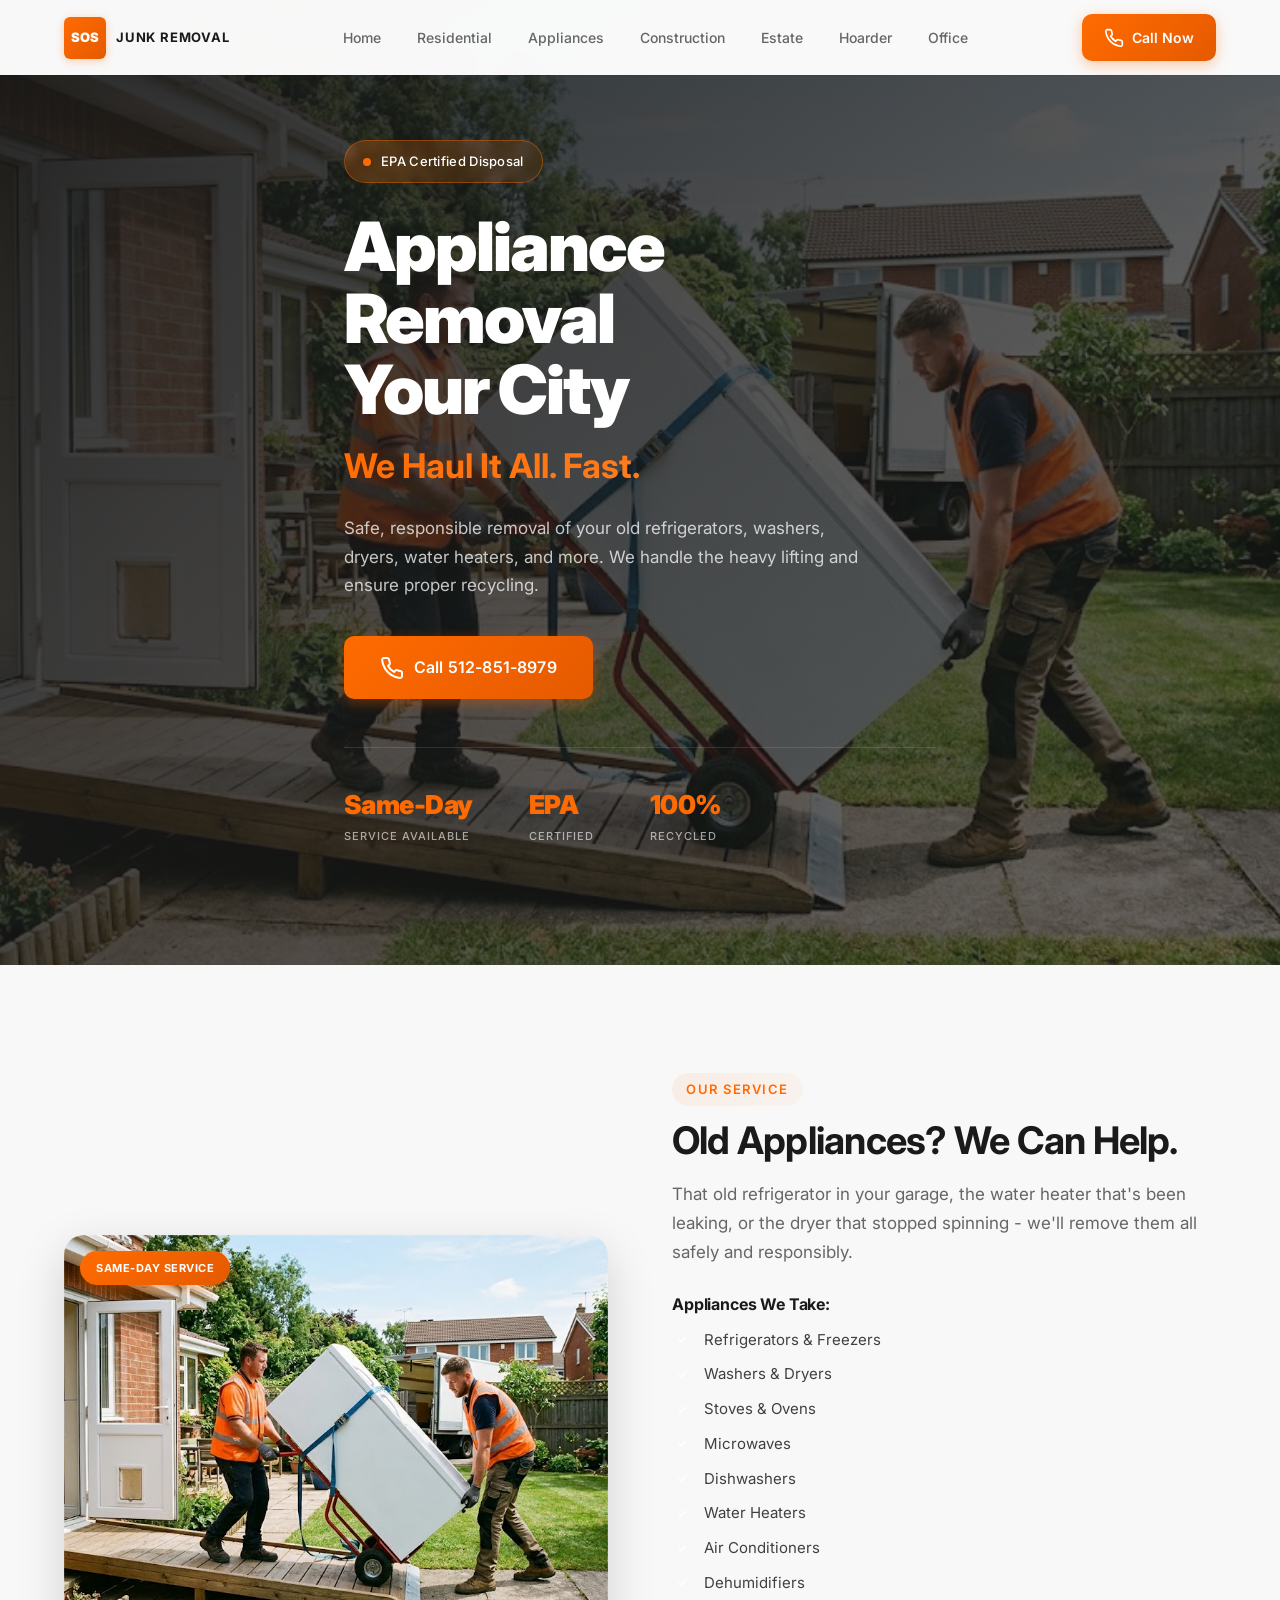
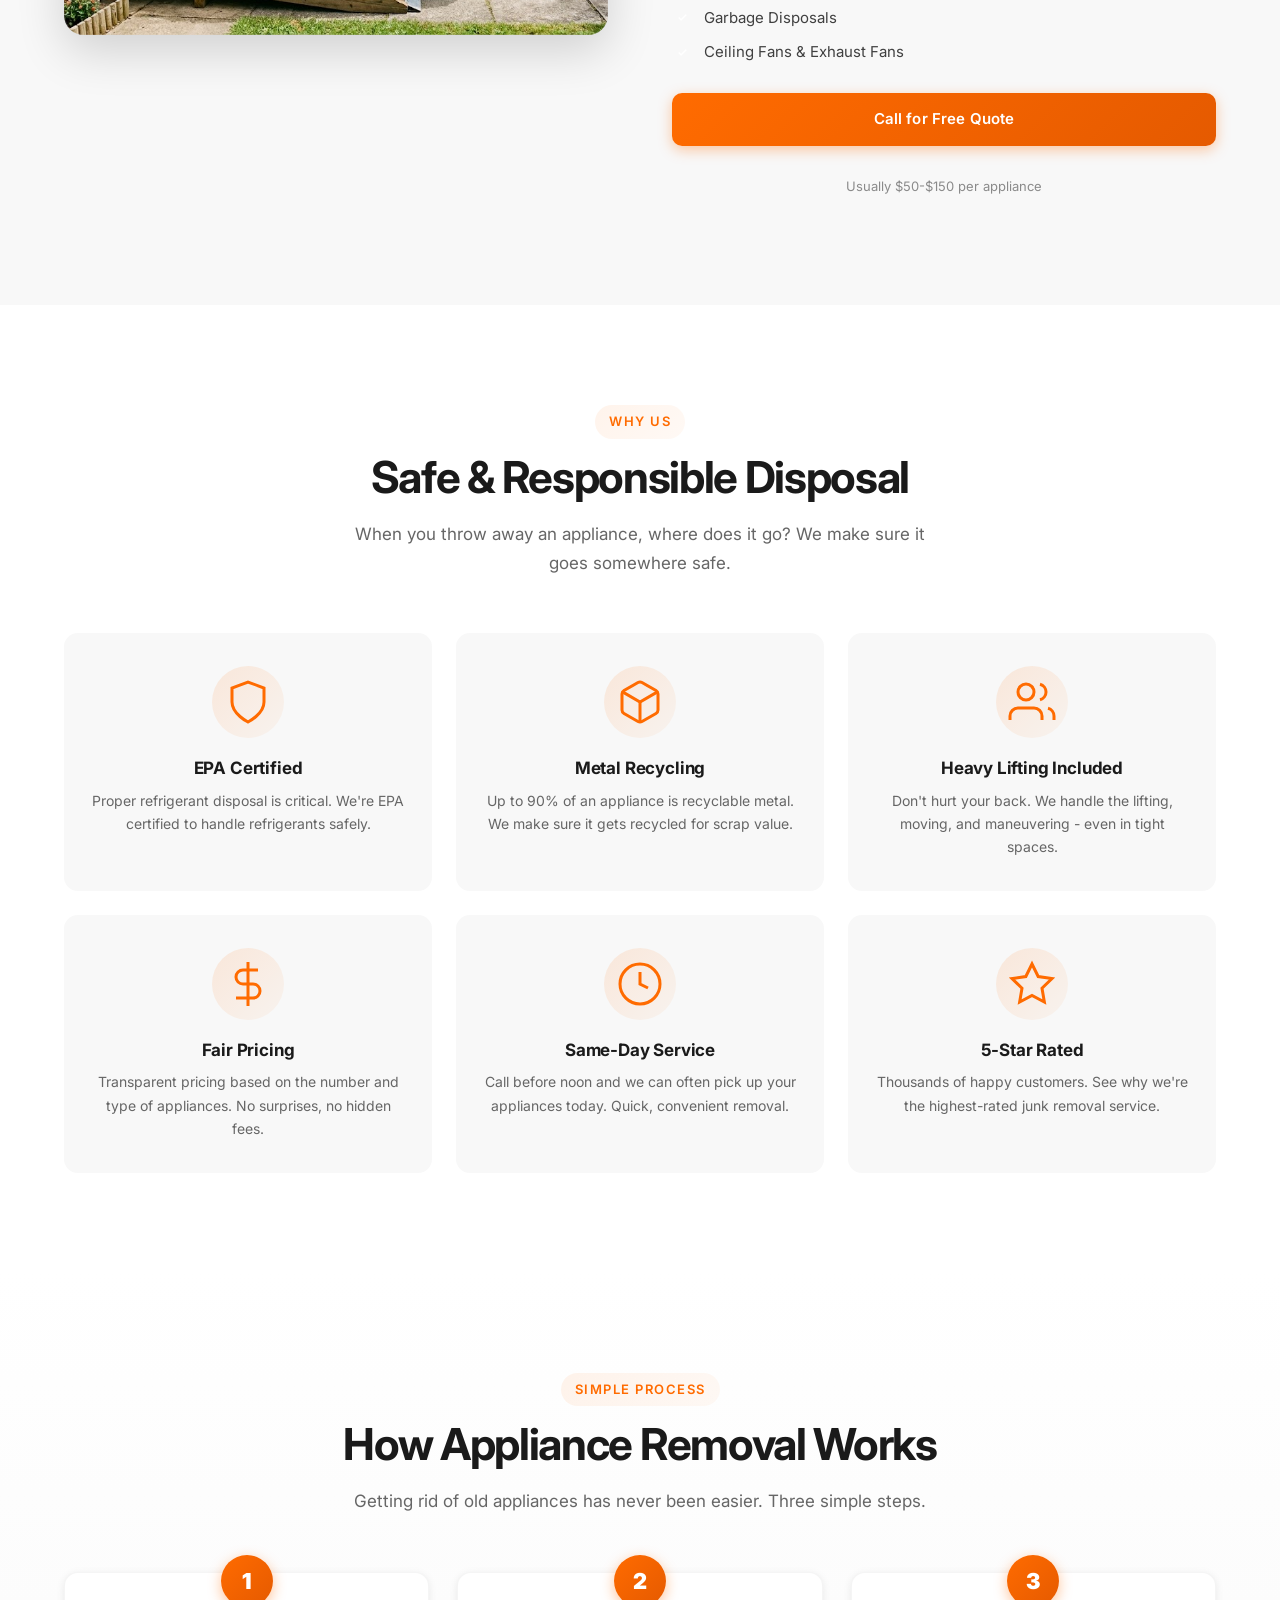
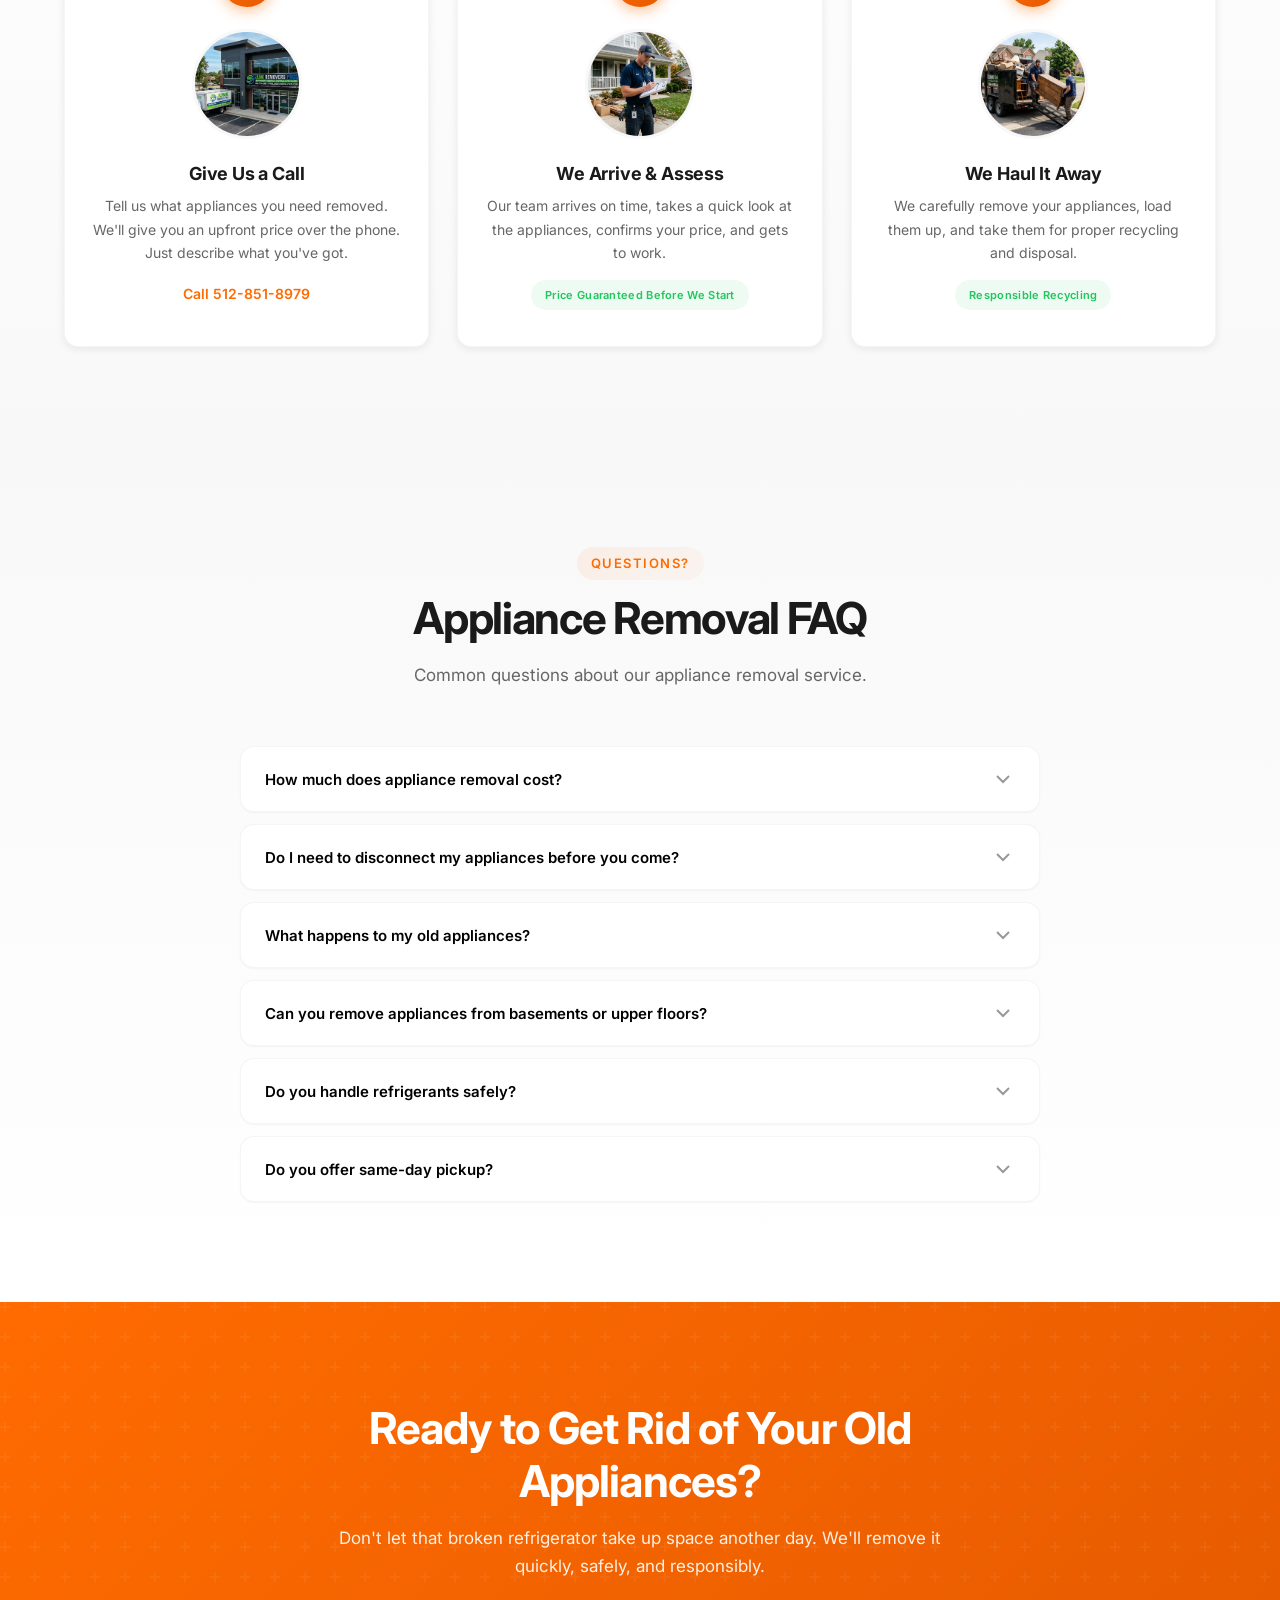
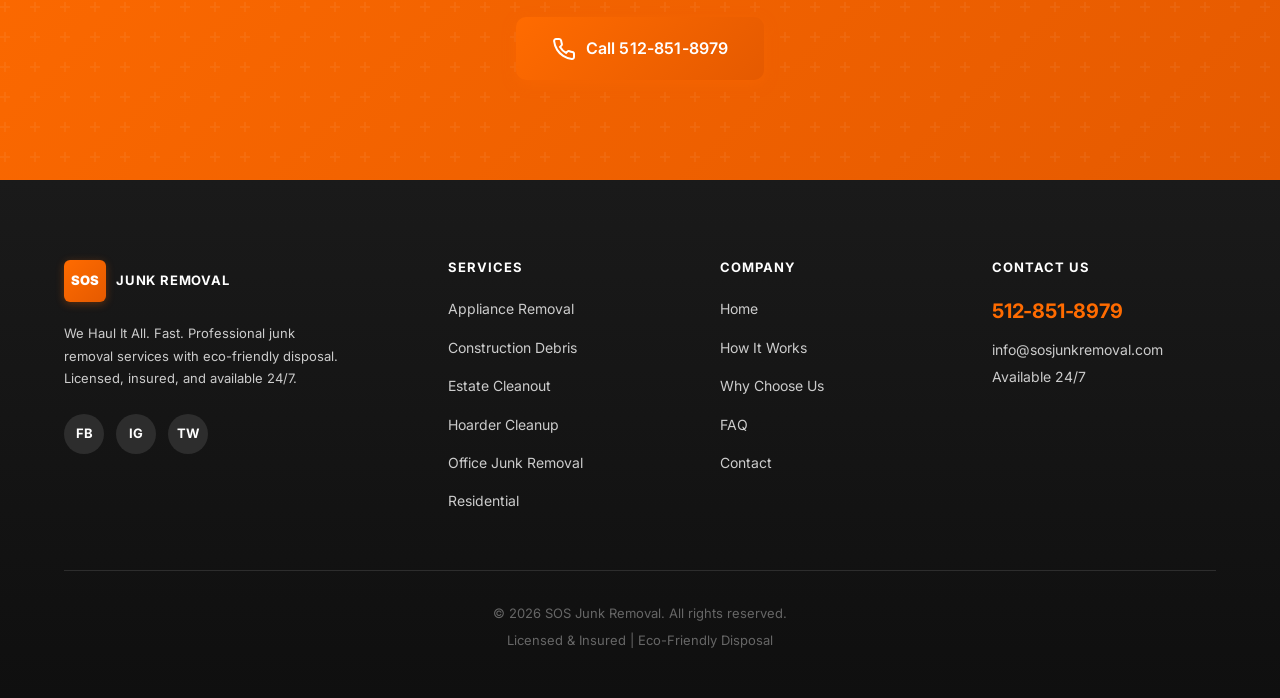
==== appliance-removal.html @ b93e8774 "Initial website import" ====
<!DOCTYPE html>
<html lang="en">
<head>
    <meta charset="UTF-8">
    <meta name="viewport" content="width=device-width, initial-scale=1.0">
    <meta name="description" content="Professional appliance removal service. We safely remove and recycle refrigerators, washers, dryers, water heaters, and more. EPA certified. Call 512-851-8979 for same-day service!">
    <meta name="keywords" content="appliance removal, refrigerator disposal, washer dryer removal, water heater removal, old appliance pickup">
    <meta name="robots" content="index, follow">
    <meta name="author" content="SOS Junk Removal">
    
    <meta property="og:title" content="Appliance Removal - SOS Junk Removal | We Haul It All. Fast.">
    <meta property="og:description" content="Safe, responsible appliance removal. EPA certified refrigerant disposal. Same-day service available.">
    <meta property="og:type" content="website">
    <meta property="og:url" content="https://sosjunkremoval.com/appliance-removal">
    
    <title>Appliance Removal Service | SOS Junk Removal - Free Pickup</title>
    
    <link rel="preconnect" href="https://fonts.googleapis.com">
    <link rel="preconnect" href="https://fonts.gstatic.com" crossorigin>
    <link href="https://fonts.googleapis.com/css2?family=Inter:wght@400;500;600;700;800;900&display=swap" rel="stylesheet">
    
    <link rel="stylesheet" href="css/styles.css">
    
    <script type="application/ld+json">
    {
        "@context": "https://schema.org",
        "@type": "LocalBusiness",
        "name": "SOS Junk Removal - Appliance Removal",
        "description": "Professional appliance removal and recycling service",
        "telephone": "+1-512-851-8979",
        "priceRange": "$$",
        "openingHours": "Mo-Su 00:00-23:59",
        "areaServed": "United States",
        "serviceType": "Appliance Removal"
    }
    </script>
</head>
<body>
    <header class="sticky-header" id="header">
        <div class="header-container">
            <a href="index.html" class="logo">
                <span class="logo-icon">SOS</span>
                <span class="logo-text">JUNK REMOVAL</span>
            </a>
            <nav class="main-nav" id="mainNav">
                <ul>
                    <li><a href="index.html">Home</a></li>
                    <li><a href="residential-junk-removal.html">Residential</a></li>
                    <li><a href="appliance-removal.html">Appliances</a></li>
                    <li><a href="construction-debris-removal.html">Construction</a></li>
                    <li><a href="estate-cleanout.html">Estate</a></li>
                    <li><a href="hoarder-cleanup.html">Hoarder</a></li>
                    <li><a href="office-junk-removal.html">Office</a></li>
                </ul>
            </nav>
            <a href="tel:+15128518979" class="header-cta">
                <svg width="20" height="20" viewBox="0 0 24 24" fill="none" stroke="currentColor" stroke-width="2">
                    <path d="M22 16.92v3a2 2 0 0 1-2.18 2 19.79 19.79 0 0 1-8.63-3.07 19.5 19.5 0 0 1-6-6 19.79 19.79 0 0 1-3.07-8.67A2 2 0 0 1 4.11 2h3a2 2 0 0 1 2 1.72 12.84 12.84 0 0 0 .7 2.81 2 2 0 0 1-.45 2.11L8.09 9.91a16 16 0 0 0 6 6l1.27-1.27a2 2 0 0 1 2.11-.45 12.84 12.84 0 0 0 2.81.7A2 2 0 0 1 22 16.92z"/>
                </svg>
                <span>Call Now</span>
            </a>
            <button class="mobile-menu-toggle" id="mobileMenuToggle" aria-label="Toggle menu">
                <span></span>
                <span></span>
                <span></span>
            </button>
        </div>
    </header>

    <div class="mobile-call-bar">
        <a href="tel:+15128518979" class="mobile-call-btn">
            <svg width="24" height="24" viewBox="0 0 24 24" fill="none" stroke="currentColor" stroke-width="2">
                <path d="M22 16.92v3a2 2 0 0 1-2.18 2 19.79 19.79 0 0 1-8.63-3.07 19.5 19.5 0 0 1-6-6 19.79 19.79 0 0 1-3.07-8.67A2 2 0 0 1 4.11 2h3a2 2 0 0 1 2 1.72 12.84 12.84 0 0 0 .7 2.81 2 2 0 0 1-.45 2.11L8.09 9.91a16 16 0 0 0 6 6l1.27-1.27a2 2 0 0 1 2.11-.45 12.84 12.84 0 0 0 2.81.7A2 2 0 0 1 22 16.92z"/>
            </svg>
            Call Now - Free Quote
        </a>
    </div>

    <main>
        <section class="hero service-hero" id="home">
            <div class="hero-bg">
                <img src="images/appliance-removal.jpg" alt="Old appliances ready for removal" loading="eager">
                <div class="hero-overlay"></div>
            </div>
            <div class="hero-content">
                <div class="hero-badge">
                    <span class="pulse"></span>
                    EPA Certified Disposal
                </div>
                <h1>Appliance Removal<br><span id="heroCity">Your City</span></h1>
                <p class="hero-subtitle">We Haul It All. Fast.</p>
                <p class="hero-text">Safe, responsible removal of your old refrigerators, washers, dryers, water heaters, and more. We handle the heavy lifting and ensure proper recycling.</p>
                <div class="hero-cta-group">
                    <a href="tel:+15128518979" class="btn btn-primary btn-large">
                        <svg width="24" height="24" viewBox="0 0 24 24" fill="none" stroke="currentColor" stroke-width="2">
                            <path d="M22 16.92v3a2 2 0 0 1-2.18 2 19.79 19.79 0 0 1-8.63-3.07 19.5 19.5 0 0 1-6-6 19.79 19.79 0 0 1-3.07-8.67A2 2 0 0 1 4.11 2h3a2 2 0 0 1 2 1.72 12.84 12.84 0 0 0 .7 2.81 2 2 0 0 1-.45 2.11L8.09 9.91a16 16 0 0 0 6 6l1.27-1.27a2 2 0 0 1 2.11-.45 12.84 12.84 0 0 0 2.81.7A2 2 0 0 1 22 16.92z"/>
                        </svg>
                        Call 512-851-8979
                    </a>
                </div>
                <div class="hero-trust">
                    <div class="trust-item">
                        <span class="trust-number">Same-Day</span>
                        <span class="trust-label">Service Available</span>
                    </div>
                    <div class="trust-item">
                        <span class="trust-number">EPA</span>
                        <span class="trust-label">Certified</span>
                    </div>
                    <div class="trust-item">
                        <span class="trust-number">100%</span>
                        <span class="trust-label">Recycled</span>
                    </div>
                </div>
            </div>
        </section>

        <section class="service-detail" id="details">
            <div class="container">
                <div class="service-detail-grid">
                    <div class="service-detail-image">
                        <img src="images/appliance-removal.jpg" alt="Refrigerator and appliances being disposed" loading="lazy">
                        <div class="image-badge">Same-Day Service</div>
                    </div>
                    <div class="service-detail-content">
                        <span class="section-tag">Our Service</span>
                        <h2>Old Appliances? We Can Help.</h2>
                        <p class="lead">That old refrigerator in your garage, the water heater that's been leaking, or the dryer that stopped spinning - we'll remove them all safely and responsibly.</p>
                        
                        <h4>Appliances We Take:</h4>
                        <ul class="check-list">
                            <li>Refrigerators & Freezers</li>
                            <li>Washers & Dryers</li>
                            <li>Stoves & Ovens</li>
                            <li>Microwaves</li>
                            <li>Dishwashers</li>
                            <li>Water Heaters</li>
                            <li>Air Conditioners</li>
                            <li>Dehumidifiers</li>
                            <li>Garbage Disposals</li>
                            <li>Ceiling Fans & Exhaust Fans</li>
                        </ul>
                        
                        <div class="service-cta">
                            <a href="tel:+15128518979" class="btn btn-primary">Call for Free Quote</a>
                            <span class="cta-note">Usually $50-$150 per appliance</span>
                        </div>
                    </div>
                </div>
            </div>
        </section>

        <section class="why-us alt-bg" id="why-us">
            <div class="container">
                <div class="section-header">
                    <span class="section-tag">Why Us</span>
                    <h2>Safe & Responsible Disposal</h2>
                    <p>When you throw away an appliance, where does it go? We make sure it goes somewhere safe.</p>
                </div>
                <div class="features-grid">
                    <div class="feature-card">
                        <div class="feature-icon">
                            <svg width="48" height="48" viewBox="0 0 24 24" fill="none" stroke="currentColor" stroke-width="1.5">
                                <path d="M12 22s8-4 8-10V5l-8-3-8 3v7c0 6 8 10 8 10z"/>
                            </svg>
                        </div>
                        <h3>EPA Certified</h3>
                        <p>Proper refrigerant disposal is critical. We're EPA certified to handle refrigerants safely.</p>
                    </div>
                    <div class="feature-card">
                        <div class="feature-icon">
                            <svg width="48" height="48" viewBox="0 0 24 24" fill="none" stroke="currentColor" stroke-width="1.5">
                                <path d="M21 16V8a2 2 0 0 0-1-1.73l-7-4a2 2 0 0 0-2 0l-7 4A2 2 0 0 0 3 8v8a2 2 0 0 0 1 1.73l7 4a2 2 0 0 0 2 0l7-4A2 2 0 0 0 21 16z"/>
                                <polyline points="3.27 6.96 12 12.01 20.73 6.96"/>
                                <line x1="12" y1="22.08" x2="12" y2="12"/>
                            </svg>
                        </div>
                        <h3>Metal Recycling</h3>
                        <p>Up to 90% of an appliance is recyclable metal. We make sure it gets recycled for scrap value.</p>
                    </div>
                    <div class="feature-card">
                        <div class="feature-icon">
                            <svg width="48" height="48" viewBox="0 0 24 24" fill="none" stroke="currentColor" stroke-width="1.5">
                                <path d="M17 21v-2a4 4 0 0 0-4-4H5a4 4 0 0 0-4 4v2"/>
                                <circle cx="9" cy="7" r="4"/>
                                <path d="M23 21v-2a4 4 0 0 0-3-3.87"/>
                                <path d="M16 3.13a4 4 0 0 1 0 7.75"/>
                            </svg>
                        </div>
                        <h3>Heavy Lifting Included</h3>
                        <p>Don't hurt your back. We handle the lifting, moving, and maneuvering - even in tight spaces.</p>
                    </div>
                    <div class="feature-card">
                        <div class="feature-icon">
                            <svg width="48" height="48" viewBox="0 0 24 24" fill="none" stroke="currentColor" stroke-width="1.5">
                                <line x1="12" y1="1" x2="12" y2="23"/>
                                <path d="M17 5H9.5a3.5 3.5 0 0 0 0 7h5a3.5 3.5 0 0 1 0 7H6"/>
                            </svg>
                        </div>
                        <h3>Fair Pricing</h3>
                        <p>Transparent pricing based on the number and type of appliances. No surprises, no hidden fees.</p>
                    </div>
                    <div class="feature-card">
                        <div class="feature-icon">
                            <svg width="48" height="48" viewBox="0 0 24 24" fill="none" stroke="currentColor" stroke-width="1.5">
                                <circle cx="12" cy="12" r="10"/>
                                <polyline points="12 6 12 12 16 14"/>
                            </svg>
                        </div>
                        <h3>Same-Day Service</h3>
                        <p>Call before noon and we can often pick up your appliances today. Quick, convenient removal.</p>
                    </div>
                    <div class="feature-card">
                        <div class="feature-icon">
                            <svg width="48" height="48" viewBox="0 0 24 24" fill="none" stroke="currentColor" stroke-width="1.5">
                                <polygon points="12 2 15.09 8.26 22 9.27 17 14.14 18.18 21.02 12 17.77 5.82 21.02 7 14.14 2 9.27 8.91 8.26 12 2"/>
                            </svg>
                        </div>
                        <h3>5-Star Rated</h3>
                        <p>Thousands of happy customers. See why we're the highest-rated junk removal service.</p>
                    </div>
                </div>
            </div>
        </section>

        <section class="how-it-works" id="how-it-works">
            <div class="container">
                <div class="section-header">
                    <span class="section-tag">Simple Process</span>
                    <h2>How Appliance Removal Works</h2>
                    <p>Getting rid of old appliances has never been easier. Three simple steps.</p>
                </div>
                <div class="steps-grid">
                    <div class="step-card">
                        <div class="step-number">1</div>
                        <div class="step-icon">
                            <img src="images/step1-book-pickup.jpg" alt="Call us" loading="lazy">
                        </div>
                        <h3>Give Us a Call</h3>
                        <p>Tell us what appliances you need removed. We'll give you an upfront price over the phone. Just describe what you've got.</p>
                        <a href="tel:+15128518979" class="step-cta">Call 512-851-8979</a>
                    </div>
                    <div class="step-card">
                        <div class="step-number">2</div>
                        <div class="step-icon">
                            <img src="images/step2-get-quote.jpg" alt="We arrive" loading="lazy">
                        </div>
                        <h3>We Arrive & Assess</h3>
                        <p>Our team arrives on time, takes a quick look at the appliances, confirms your price, and gets to work.</p>
                        <span class="step-guarantee">Price Guaranteed Before We Start</span>
                    </div>
                    <div class="step-card">
                        <div class="step-number">3</div>
                        <div class="step-icon">
                            <img src="images/step3-haul-away.jpg" alt="We haul away" loading="lazy">
                        </div>
                        <h3>We Haul It Away</h3>
                        <p>We carefully remove your appliances, load them up, and take them for proper recycling and disposal.</p>
                        <span class="step-guarantee">Responsible Recycling</span>
                    </div>
                </div>
            </div>
        </section>

        <section class="faq" id="faq">
            <div class="container">
                <div class="section-header">
                    <span class="section-tag">Questions?</span>
                    <h2>Appliance Removal FAQ</h2>
                    <p>Common questions about our appliance removal service.</p>
                </div>
                <div class="faq-list">
                    <div class="faq-item">
                        <button class="faq-question">
                            <span>How much does appliance removal cost?</span>
                            <svg width="24" height="24" viewBox="0 0 24 24" fill="none" stroke="currentColor" stroke-width="2">
                                <polyline points="6 9 12 15 18 9"/>
                            </svg>
                        </button>
                        <div class="faq-answer">
                            <p>Most single appliances cost between $50-$150. Price depends on the type and size of appliance. Refrigerators and water heaters are typically on the higher end due to the refrigerant handling required. Give us a call - we'll give you an exact price upfront.</p>
                        </div>
                    </div>
                    <div class="faq-item">
                        <button class="faq-question">
                            <span>Do I need to disconnect my appliances before you come?</span>
                            <svg width="24" height="24" viewBox="0 0 24 24" fill="none" stroke="currentColor" stroke-width="2">
                                <polyline points="6 9 12 15 18 9"/>
                            </svg>
                        </button>
                        <div class="faq-answer">
                            <p>For most appliances, no. We can handle the disconnection for you. However, if an appliance is hardwired or plumbed in a way that requires special care, we may ask you to have a technician prepare it. We'll let you know when you call.</p>
                        </div>
                    </div>
                    <div class="faq-item">
                        <button class="faq-question">
                            <span>What happens to my old appliances?</span>
                            <svg width="24" height="24" viewBox="0 0 24 24" fill="none" stroke="currentColor" stroke-width="2">
                                <polyline points="6 9 12 15 18 9"/>
                            </svg>
                        </button>
                        <div class="faq-answer">
                            <p>Up to 90% of appliance materials can be recycled! We take them to licensed recycling facilities where metals, plastics, and refrigerants are all properly processed. We never dump appliances in landfills.</p>
                        </div>
                    </div>
                    <div class="faq-item">
                        <button class="faq-question">
                            <span>Can you remove appliances from basements or upper floors?</span>
                            <svg width="24" height="24" viewBox="0 0 24 24" fill="none" stroke="currentColor" stroke-width="2">
                                <polyline points="6 9 12 15 18 9"/>
                            </svg>
                        </button>
                        <div class="faq-answer">
                            <p>Yes! Our team is trained to safely navigate stairs, tight hallways, and difficult spaces. If we can physically get the appliance out, we can remove it. Just let us know about challenging access when you book.</p>
                        </div>
                    </div>
                    <div class="faq-item">
                        <button class="faq-question">
                            <span>Do you handle refrigerants safely?</span>
                            <svg width="24" height="24" viewBox="0 0 24 24" fill="none" stroke="currentColor" stroke-width="2">
                                <polyline points="6 9 12 15 18 9"/>
                            </svg>
                        </button>
                        <div class="faq-answer">
                            <p>Absolutely. We're EPA certified for refrigerant recovery. We follow all federal regulations for handling refrigerants from refrigerators, air conditioners, and other appliances. Proper disposal isn't just eco-friendly - it's the law.</p>
                        </div>
                    </div>
                    <div class="faq-item">
                        <button class="faq-question">
                            <span>Do you offer same-day pickup?</span>
                            <svg width="24" height="24" viewBox="0 0 24 24" fill="none" stroke="currentColor" stroke-width="2">
                                <polyline points="6 9 12 15 18 9"/>
                            </svg>
                        </button>
                        <div class="faq-answer">
                            <p>Yes! Same-day service is often available. Call us before noon and we'll do our best to pick up your appliances today. We also offer next-day scheduling if same-day doesn't work for you.</p>
                        </div>
                    </div>
                </div>
            </div>
        </section>

        <section class="cta-section">
            <div class="container">
                <div class="cta-content">
                    <h2>Ready to Get Rid of Your Old Appliances?</h2>
                    <p>Don't let that broken refrigerator take up space another day. We'll remove it quickly, safely, and responsibly.</p>
                    <div class="cta-buttons">
                        <a href="tel:+15128518979" class="btn btn-primary btn-large">
                            <svg width="24" height="24" viewBox="0 0 24 24" fill="none" stroke="currentColor" stroke-width="2">
                                <path d="M22 16.92v3a2 2 0 0 1-2.18 2 19.79 19.79 0 0 1-8.63-3.07 19.5 19.5 0 0 1-6-6 19.79 19.79 0 0 1-3.07-8.67A2 2 0 0 1 4.11 2h3a2 2 0 0 1 2 1.72 12.84 12.84 0 0 0 .7 2.81 2 2 0 0 1-.45 2.11L8.09 9.91a16 16 0 0 0 6 6l1.27-1.27a2 2 0 0 1 2.11-.45 12.84 12.84 0 0 0 2.81.7A2 2 0 0 1 22 16.92z"/>
                            </svg>
                            Call 512-851-8979
                        </a>
                    </div>
                </div>
            </div>
        </section>
    </main>

    <footer class="footer">
        <div class="container">
            <div class="footer-grid">
                <div class="footer-brand">
                    <a href="index.html" class="footer-logo">
                        <span class="logo-icon">SOS</span>
                        <span class="logo-text">JUNK REMOVAL</span>
                    </a>
                    <p>We Haul It All. Fast. Professional junk removal services with eco-friendly disposal. Licensed, insured, and available 24/7.</p>
                    <div class="footer-social">
                        <a href="#" aria-label="Facebook">FB</a>
                        <a href="#" aria-label="Instagram">IG</a>
                        <a href="#" aria-label="Twitter">TW</a>
                    </div>
                </div>
                <div class="footer-links">
                    <h4>Services</h4>
                    <ul>
                        <li><a href="appliance-removal.html">Appliance Removal</a></li>
                        <li><a href="construction-debris-removal.html">Construction Debris</a></li>
                        <li><a href="estate-cleanout.html">Estate Cleanout</a></li>
                        <li><a href="hoarder-cleanup.html">Hoarder Cleanup</a></li>
                        <li><a href="office-junk-removal.html">Office Junk Removal</a></li>
                        <li><a href="residential-junk-removal.html">Residential</a></li>
                    </ul>
                </div>
                <div class="footer-links">
                    <h4>Company</h4>
                    <ul>
                        <li><a href="index.html">Home</a></li>
                        <li><a href="index.html#how-it-works">How It Works</a></li>
                        <li><a href="index.html#why-us">Why Choose Us</a></li>
                        <li><a href="index.html#faq">FAQ</a></li>
                        <li><a href="index.html#contact">Contact</a></li>
                    </ul>
                </div>
                <div class="footer-contact">
                    <h4>Contact Us</h4>
                    <a href="tel:+15128518979" class="footer-phone">512-851-8979</a>
                    <p>info@sosjunkremoval.com</p>
                    <p>Available 24/7</p>
                </div>
            </div>
            <div class="footer-bottom">
                <p>&copy; 2026 SOS Junk Removal. All rights reserved.</p>
                <p>Licensed & Insured | Eco-Friendly Disposal</p>
            </div>
        </div>
    </footer>

    <script src="js/main.js"></script>
</body>
</html>
---- css/styles.css ----
:root {
    --orange: #FF6B00;
    --orange-dark: #E55A00;
    --orange-light: #FF8C3A;
    --black: #1A1A1A;
    --black-light: #2D2D2D;
    --gray-dark: #404040;
    --gray: #666666;
    --gray-light: #999999;
    --gray-lighter: #CCCCCC;
    --gray-lightest: #F8F8F8;
    --white: #FFFFFF;
    --success: #22C55E;
    --error: #EF4444;
    
    --font-family: 'Inter', -apple-system, BlinkMacSystemFont, 'Segoe UI', Roboto, sans-serif;
    --font-weight-normal: 400;
    --font-weight-medium: 500;
    --font-weight-semibold: 600;
    --font-weight-bold: 700;
    --font-weight-extrabold: 800;
    --font-weight-black: 900;
    
    --transition-fast: 150ms ease;
    --transition-normal: 250ms ease;
    --transition-slow: 400ms ease;
    
    --shadow-sm: 0 1px 2px rgba(0,0,0,0.04);
    --shadow: 0 2px 8px rgba(0,0,0,0.08);
    --shadow-md: 0 4px 16px rgba(0,0,0,0.1);
    --shadow-lg: 0 8px 24px rgba(0,0,0,0.12);
    --shadow-xl: 0 16px 48px rgba(0,0,0,0.16);
    
    --radius-sm: 6px;
    --radius: 10px;
    --radius-lg: 14px;
    --radius-xl: 20px;
    --radius-full: 9999px;
}

*, *::before, *::after {
    box-sizing: border-box;
    margin: 0;
    padding: 0;
}

html {
    scroll-behavior: smooth;
    -webkit-text-size-adjust: 100%;
}

body {
    font-family: var(--font-family);
    font-size: 16px;
    line-height: 1.65;
    color: var(--black);
    background-color: var(--white);
    -webkit-font-smoothing: antialiased;
    -moz-osx-font-smoothing: grayscale;
    overflow-x: hidden;
}

img {
    max-width: 100%;
    height: auto;
    display: block;
}

a {
    color: inherit;
    text-decoration: none;
}

button {
    font-family: inherit;
    cursor: pointer;
    border: none;
    background: none;
}

ul {
    list-style: none;
}

.container {
    width: 100%;
    max-width: 1200px;
    margin: 0 auto;
    padding: 0 24px;
}

h1, h2, h3, h4, h5, h6 {
    font-weight: var(--font-weight-bold);
    line-height: 1.2;
    letter-spacing: -0.02em;
}

.section-header {
    text-align: center;
    margin-bottom: 56px;
}

.section-tag {
    display: inline-block;
    font-size: 13px;
    font-weight: var(--font-weight-semibold);
    color: var(--orange);
    text-transform: uppercase;
    letter-spacing: 1.5px;
    margin-bottom: 12px;
    padding: 6px 14px;
    background: linear-gradient(135deg, rgba(255,107,0,0.08) 0%, rgba(255,107,0,0.04) 100%);
    border-radius: var(--radius-full);
}

.section-header h2 {
    font-size: clamp(30px, 5vw, 44px);
    margin-bottom: 16px;
    letter-spacing: -0.03em;
}

.section-header p {
    font-size: 17px;
    color: var(--gray);
    max-width: 600px;
    margin: 0 auto;
    line-height: 1.7;
}

.btn {
    display: inline-flex;
    align-items: center;
    justify-content: center;
    gap: 10px;
    padding: 14px 28px;
    font-size: 15px;
    font-weight: var(--font-weight-semibold);
    border-radius: var(--radius);
    transition: all var(--transition-normal);
    white-space: nowrap;
    letter-spacing: 0.01em;
}

.btn-primary {
    background: linear-gradient(135deg, var(--orange) 0%, var(--orange-dark) 100%);
    color: var(--white);
    box-shadow: 0 4px 14px rgba(255,107,0,0.35);
}

.btn-primary:hover {
    transform: translateY(-2px);
    box-shadow: 0 6px 20px rgba(255,107,0,0.45);
}

.btn-secondary {
    background-color: var(--black);
    color: var(--white);
}

.btn-secondary:hover {
    background-color: var(--black-light);
    transform: translateY(-2px);
}

.btn-large {
    padding: 18px 36px;
    font-size: 16px;
}

.btn-full {
    width: 100%;
}

.sticky-header {
    position: fixed;
    top: 0;
    left: 0;
    right: 0;
    z-index: 1000;
    background-color: rgba(255,255,255,0.97);
    backdrop-filter: blur(10px);
    -webkit-backdrop-filter: blur(10px);
    box-shadow: 0 1px 0 rgba(0,0,0,0.05), var(--shadow-sm);
    transition: all var(--transition-normal);
}

.sticky-header.scrolled {
    box-shadow: 0 1px 0 rgba(0,0,0,0.05), var(--shadow);
}

.sticky-header.hidden {
    transform: translateY(-100%);
}

.header-container {
    display: flex;
    align-items: center;
    justify-content: space-between;
    padding: 14px 24px;
    max-width: 1200px;
    margin: 0 auto;
}

.logo {
    display: flex;
    align-items: center;
    gap: 10px;
}

.logo-icon {
    display: flex;
    align-items: center;
    justify-content: center;
    width: 42px;
    height: 42px;
    background: linear-gradient(135deg, var(--orange) 0%, var(--orange-dark) 100%);
    color: var(--white);
    font-size: 13px;
    font-weight: var(--font-weight-black);
    border-radius: var(--radius-sm);
    box-shadow: 0 2px 8px rgba(255,107,0,0.3);
}

.logo-text {
    font-size: 13px;
    font-weight: var(--font-weight-bold);
    letter-spacing: 0.8px;
}

.main-nav {
    display: none;
}

.main-nav ul {
    display: flex;
    gap: 36px;
}

.main-nav a {
    font-size: 14px;
    font-weight: var(--font-weight-medium);
    color: var(--gray);
    transition: color var(--transition-fast);
    position: relative;
}

.main-nav a::after {
    content: '';
    position: absolute;
    bottom: -4px;
    left: 0;
    width: 0;
    height: 2px;
    background: var(--orange);
    transition: width var(--transition-fast);
}

.main-nav a:hover {
    color: var(--orange);
}

.main-nav a:hover::after {
    width: 100%;
}

.header-cta {
    display: flex;
    align-items: center;
    gap: 8px;
    padding: 12px 22px;
    background: linear-gradient(135deg, var(--orange) 0%, var(--orange-dark) 100%);
    color: var(--white);
    font-size: 14px;
    font-weight: var(--font-weight-semibold);
    border-radius: var(--radius);
    box-shadow: 0 4px 14px rgba(255,107,0,0.35);
    transition: all var(--transition-fast);
}

.header-cta:hover {
    transform: translateY(-2px);
    box-shadow: 0 6px 20px rgba(255,107,0,0.45);
}

.mobile-menu-toggle {
    display: flex;
    flex-direction: column;
    justify-content: center;
    gap: 5px;
    width: 42px;
    height: 42px;
    padding: 10px;
}

.mobile-menu-toggle span {
    display: block;
    width: 22px;
    height: 2px;
    background-color: var(--black);
    border-radius: 2px;
    transition: all var(--transition-fast);
}

.mobile-menu-toggle.active span:nth-child(1) {
    transform: rotate(45deg) translate(5px, 5px);
}

.mobile-menu-toggle.active span:nth-child(2) {
    opacity: 0;
}

.mobile-menu-toggle.active span:nth-child(3) {
    transform: rotate(-45deg) translate(5px, -5px);
}

.mobile-call-bar {
    position: fixed;
    bottom: 0;
    left: 0;
    right: 0;
    z-index: 999;
    background: linear-gradient(135deg, var(--orange) 0%, var(--orange-dark) 100%);
    padding: 14px 20px;
    box-shadow: 0 -4px 24px rgba(255,107,0,0.3);
}

.mobile-call-btn {
    display: flex;
    align-items: center;
    justify-content: center;
    gap: 12px;
    width: 100%;
    padding: 16px;
    background-color: var(--white);
    color: var(--orange);
    font-size: 17px;
    font-weight: var(--font-weight-bold);
    border-radius: var(--radius);
    box-shadow: var(--shadow);
}

.hero {
    position: relative;
    min-height: 100vh;
    display: flex;
    align-items: center;
    padding: 120px 0 100px;
}

.hero-bg {
    position: absolute;
    inset: 0;
    z-index: -1;
}

.hero-bg img {
    width: 100%;
    height: 100%;
    object-fit: cover;
}

.hero-overlay {
    position: absolute;
    inset: 0;
    background: linear-gradient(135deg, rgba(26,26,26,0.92) 0%, rgba(26,26,26,0.75) 50%, rgba(26,26,26,0.6) 100%);
}

.hero-content {
    width: 100%;
    max-width: 1200px;
    margin: 0 auto;
    padding: 0 24px;
    color: var(--white);
}

.hero-badge {
    display: inline-flex;
    align-items: center;
    gap: 10px;
    padding: 10px 18px;
    background: linear-gradient(135deg, rgba(255,107,0,0.25) 0%, rgba(255,107,0,0.1) 100%);
    border: 1px solid rgba(255,107,0,0.4);
    backdrop-filter: blur(4px);
    border-radius: var(--radius-full);
    font-size: 13px;
    font-weight: var(--font-weight-medium);
    margin-bottom: 28px;
    letter-spacing: 0.3px;
}

.pulse {
    width: 8px;
    height: 8px;
    background-color: var(--orange);
    border-radius: 50%;
    animation: pulse 2s infinite;
    box-shadow: 0 0 0 0 rgba(255,107,0,0.4);
}

@keyframes pulse {
    0%, 100% { 
        opacity: 1; 
        transform: scale(1); 
        box-shadow: 0 0 0 0 rgba(255,107,0,0.4);
    }
    50% { 
        opacity: 0.8; 
        transform: scale(1.1);
        box-shadow: 0 0 0 8px rgba(255,107,0,0);
    }
}

.hero h1 {
    font-size: clamp(38px, 8vw, 68px);
    font-weight: var(--font-weight-black);
    line-height: 1.05;
    letter-spacing: -0.03em;
    margin-bottom: 12px;
}

.hero-subtitle {
    font-size: clamp(22px, 4vw, 34px);
    font-weight: var(--font-weight-bold);
    background: linear-gradient(135deg, var(--orange) 0%, var(--orange-light) 100%);
    -webkit-background-clip: text;
    -webkit-text-fill-color: transparent;
    background-clip: text;
    margin-bottom: 20px;
}

.hero-text {
    font-size: 17px;
    color: rgba(255,255,255,0.75);
    max-width: 520px;
    margin-bottom: 36px;
    line-height: 1.7;
}

.hero-cta-group {
    display: flex;
    flex-direction: column;
    gap: 16px;
    margin-bottom: 48px;
}

.hero-cta-group .btn {
    width: 100%;
}

.hero-trust {
    display: flex;
    gap: 40px;
    padding-top: 36px;
    border-top: 1px solid rgba(255,255,255,0.12);
}

.trust-item {
    display: flex;
    flex-direction: column;
}

.trust-number {
    font-size: 26px;
    font-weight: var(--font-weight-black);
    color: var(--orange);
    letter-spacing: -0.02em;
}

.trust-label {
    font-size: 11px;
    color: rgba(255,255,255,0.6);
    text-transform: uppercase;
    letter-spacing: 1px;
    font-weight: var(--font-weight-medium);
}

.hero-scroll-indicator {
    position: absolute;
    bottom: 120px;
    left: 50%;
    transform: translateX(-50%);
    display: flex;
    flex-direction: column;
    align-items: center;
    gap: 8px;
    color: var(--white);
    font-size: 11px;
    opacity: 0.5;
    animation: bounce 2s infinite;
    text-transform: uppercase;
    letter-spacing: 1px;
}

@keyframes bounce {
    0%, 100% { transform: translateX(-50%) translateY(0); }
    50% { transform: translateX(-50%) translateY(8px); }
}

.services {
    padding: 100px 0;
    background-color: var(--white);
}

.services-grid {
    display: grid;
    gap: 28px;
}

.service-card {
    background-color: var(--white);
    border-radius: var(--radius-lg);
    overflow: hidden;
    box-shadow: var(--shadow);
    border: 1px solid rgba(0,0,0,0.04);
    transition: all var(--transition-normal);
}

.service-card:hover {
    transform: translateY(-8px);
    box-shadow: var(--shadow-xl);
    border-color: rgba(255,107,0,0.15);
}

.service-image {
    position: relative;
    height: 200px;
    overflow: hidden;
}

.service-image::after {
    content: '';
    position: absolute;
    bottom: 0;
    left: 0;
    right: 0;
    height: 60px;
    background: linear-gradient(to top, rgba(0,0,0,0.3), transparent);
    pointer-events: none;
}

.service-image img {
    width: 100%;
    height: 100%;
    object-fit: cover;
    transition: transform var(--transition-slow);
}

.service-card:hover .service-image img {
    transform: scale(1.08);
}

.service-content {
    padding: 24px;
}

.service-content h3 {
    font-size: 20px;
    margin-bottom: 10px;
    letter-spacing: -0.01em;
}

.service-content p {
    font-size: 14px;
    color: var(--gray);
    margin-bottom: 16px;
    line-height: 1.65;
}

.service-features {
    margin-bottom: 16px;
}

.service-features li {
    position: relative;
    padding-left: 18px;
    font-size: 13px;
    color: var(--gray-dark);
    margin-bottom: 6px;
}

.service-features li::before {
    content: '';
    position: absolute;
    left: 0;
    top: 7px;
    width: 5px;
    height: 5px;
    background: linear-gradient(135deg, var(--orange) 0%, var(--orange-light) 100%);
    border-radius: 50%;
}

.service-link {
    display: inline-flex;
    align-items: center;
    gap: 6px;
    font-size: 14px;
    font-weight: var(--font-weight-semibold);
    color: var(--orange);
    transition: all var(--transition-fast);
}

.service-link:hover {
    color: var(--orange-dark);
    gap: 10px;
}

.service-card-cta {
    background: linear-gradient(135deg, var(--orange) 0%, var(--orange-dark) 100%);
    display: flex;
    align-items: center;
    justify-content: center;
    min-height: 320px;
    box-shadow: var(--shadow-lg);
}

.cta-content {
    text-align: center;
    color: var(--white);
    padding: 24px;
}

.cta-content h3 {
    font-size: 22px;
    margin-bottom: 10px;
}

.cta-content p {
    font-size: 15px;
    opacity: 0.9;
    margin-bottom: 24px;
}

.service-detail {
    padding: 100px 0;
    background-color: var(--gray-lightest);
}

.service-detail.alt-bg {
    background-color: var(--white);
}

.service-detail-grid {
    display: grid;
    gap: 48px;
    align-items: center;
}

.service-detail-grid.reverse {
    direction: rtl;
}

.service-detail-grid.reverse > * {
    direction: ltr;
}

.service-detail-image {
    position: relative;
    border-radius: var(--radius-xl);
    overflow: hidden;
    box-shadow: var(--shadow-xl);
}

.service-detail-image::before {
    content: '';
    position: absolute;
    inset: 0;
    border: 1px solid rgba(255,255,255,0.1);
    border-radius: var(--radius-xl);
    pointer-events: none;
    z-index: 1;
}

.service-detail-image img {
    width: 100%;
    height: 320px;
    object-fit: cover;
}

.image-badge {
    position: absolute;
    top: 16px;
    left: 16px;
    padding: 8px 16px;
    background: linear-gradient(135deg, var(--orange) 0%, var(--orange-dark) 100%);
    color: var(--white);
    font-size: 11px;
    font-weight: var(--font-weight-bold);
    border-radius: var(--radius-full);
    text-transform: uppercase;
    letter-spacing: 0.5px;
    box-shadow: 0 4px 12px rgba(255,107,0,0.4);
}

.service-detail-content {
    padding: 8px 0;
}

.service-detail-content .section-tag {
    margin-bottom: 12px;
}

.service-detail-content h2 {
    font-size: clamp(28px, 4vw, 38px);
    margin-bottom: 16px;
    letter-spacing: -0.02em;
}

.service-detail-content .lead {
    font-size: 17px;
    color: var(--gray);
    margin-bottom: 28px;
    line-height: 1.7;
}

.service-detail-content h4 {
    font-size: 16px;
    margin-bottom: 14px;
    letter-spacing: -0.01em;
}

.check-list {
    margin-bottom: 28px;
}

.check-list li {
    position: relative;
    padding-left: 32px;
    font-size: 15px;
    color: var(--gray-dark);
    margin-bottom: 10px;
}

.check-list li::before {
    content: '';
    position: absolute;
    left: 0;
    top: 2px;
    width: 20px;
    height: 20px;
    background: linear-gradient(135deg, var(--orange) 0%, var(--orange-light) 100%);
    border-radius: 50%;
    background-image: url("data:image/svg+xml,%3Csvg xmlns='http://www.w3.org/2000/svg' width='12' height='12' viewBox='0 0 24 24' fill='none' stroke='white' stroke-width='3'%3E%3Cpolyline points='20 6 9 17 4 12'/%3E%3C/svg%3E");
    background-repeat: no-repeat;
    background-position: center;
    background-size: 11px;
}

.service-cta {
    display: flex;
    flex-direction: column;
    gap: 12px;
    margin-top: 28px;
}

.cta-note {
    font-size: 13px;
    color: var(--gray);
    text-align: center;
}

.how-it-works {
    padding: 100px 0;
    background: linear-gradient(180deg, var(--white) 0%, var(--gray-lightest) 100%);
}

.steps-grid {
    display: grid;
    gap: 28px;
}

.step-card {
    position: relative;
    background-color: var(--white);
    padding: 36px 28px;
    border-radius: var(--radius-lg);
    text-align: center;
    box-shadow: var(--shadow);
    border: 1px solid rgba(0,0,0,0.04);
    transition: all var(--transition-normal);
}

.step-card:hover {
    transform: translateY(-6px);
    box-shadow: var(--shadow-lg);
}

.step-number {
    position: absolute;
    top: -18px;
    left: 50%;
    transform: translateX(-50%);
    width: 52px;
    height: 52px;
    background: linear-gradient(135deg, var(--orange) 0%, var(--orange-dark) 100%);
    color: var(--white);
    font-size: 22px;
    font-weight: var(--font-weight-black);
    border-radius: 50%;
    display: flex;
    align-items: center;
    justify-content: center;
    box-shadow: 0 4px 14px rgba(255,107,0,0.4);
}

.step-icon {
    width: 110px;
    height: 110px;
    margin: 20px auto 24px;
    border-radius: 50%;
    overflow: hidden;
    border: 3px solid var(--gray-lightest);
    transition: border-color var(--transition-fast);
}

.step-card:hover .step-icon {
    border-color: var(--orange);
}

.step-icon img {
    width: 100%;
    height: 100%;
    object-fit: cover;
}

.step-card h3 {
    font-size: 18px;
    margin-bottom: 10px;
    letter-spacing: -0.01em;
}

.step-card p {
    font-size: 14px;
    color: var(--gray);
    margin-bottom: 16px;
    line-height: 1.65;
}

.step-cta {
    display: inline-block;
    font-size: 14px;
    font-weight: var(--font-weight-semibold);
    color: var(--orange);
    transition: color var(--transition-fast);
}

.step-cta:hover {
    color: var(--orange-dark);
}

.step-guarantee {
    display: inline-block;
    font-size: 11px;
    font-weight: var(--font-weight-semibold);
    color: var(--success);
    background-color: rgba(34,197,94,0.08);
    padding: 6px 14px;
    border-radius: var(--radius-full);
    letter-spacing: 0.3px;
}

.why-us {
    padding: 100px 0;
    background-color: var(--white);
}

.features-grid {
    display: grid;
    gap: 24px;
}

.feature-card {
    padding: 32px 24px;
    background-color: var(--gray-lightest);
    border-radius: var(--radius-lg);
    text-align: center;
    transition: all var(--transition-normal);
    border: 1px solid transparent;
}

.feature-card:hover {
    transform: translateY(-6px);
    box-shadow: var(--shadow-lg);
    border-color: rgba(255,107,0,0.1);
}

.feature-icon {
    display: flex;
    align-items: center;
    justify-content: center;
    width: 72px;
    height: 72px;
    margin: 0 auto 20px;
    background: linear-gradient(135deg, rgba(255,107,0,0.12) 0%, rgba(255,107,0,0.04) 100%);
    border-radius: 50%;
    color: var(--orange);
}

.feature-card h3 {
    font-size: 17px;
    margin-bottom: 10px;
    letter-spacing: -0.01em;
}

.feature-card p {
    font-size: 14px;
    color: var(--gray);
    line-height: 1.65;
}

.stats-banner {
    display: grid;
    grid-template-columns: repeat(2, 1fr);
    gap: 16px;
    margin-top: 56px;
    padding: 36px;
    background: linear-gradient(135deg, var(--black) 0%, var(--black-light) 100%);
    border-radius: var(--radius-xl);
    box-shadow: var(--shadow-xl);
}

.stat {
    text-align: center;
}

.stat-number {
    display: block;
    font-size: 34px;
    font-weight: var(--font-weight-black);
    color: var(--orange);
    letter-spacing: -0.03em;
}

.stat-label {
    font-size: 12px;
    color: var(--gray-lighter);
    text-transform: uppercase;
    letter-spacing: 1px;
}

.faq {
    padding: 100px 0;
    background: linear-gradient(180deg, var(--gray-lightest) 0%, var(--white) 100%);
}

.faq-list {
    max-width: 800px;
    margin: 0 auto;
    display: flex;
    flex-direction: column;
    gap: 12px;
}

.faq-item {
    background-color: var(--white);
    border-radius: var(--radius-lg);
    overflow: hidden;
    box-shadow: var(--shadow-sm);
    border: 1px solid rgba(0,0,0,0.04);
    transition: all var(--transition-fast);
}

.faq-item:hover {
    box-shadow: var(--shadow);
}

.faq-question {
    display: flex;
    align-items: center;
    justify-content: space-between;
    width: 100%;
    padding: 20px 24px;
    font-size: 15px;
    font-weight: var(--font-weight-semibold);
    text-align: left;
    transition: background-color var(--transition-fast);
}

.faq-question:hover {
    background-color: rgba(0,0,0,0.02);
}

.faq-question svg {
    flex-shrink: 0;
    color: var(--gray-light);
    transition: all var(--transition-normal);
}

.faq-item.active .faq-question svg {
    transform: rotate(180deg);
    color: var(--orange);
}

.faq-answer {
    max-height: 0;
    overflow: hidden;
    transition: max-height var(--transition-normal);
}

.faq-item.active .faq-answer {
    max-height: 500px;
}

.faq-answer p {
    padding: 0 24px 20px;
    font-size: 14px;
    color: var(--gray-dark);
    line-height: 1.75;
}

.contact {
    padding: 100px 0;
    background-color: var(--gray-lightest);
}

.contact-grid {
    display: grid;
    gap: 24px;
}

.contact-card {
    background-color: var(--white);
    padding: 32px 24px;
    border-radius: var(--radius-lg);
    text-align: center;
    box-shadow: var(--shadow-sm);
    border: 1px solid rgba(0,0,0,0.04);
    transition: all var(--transition-normal);
}

.contact-card:hover {
    transform: translateY(-6px);
    box-shadow: var(--shadow-lg);
    border-color: rgba(255,107,0,0.15);
}

.contact-icon {
    display: flex;
    align-items: center;
    justify-content: center;
    width: 64px;
    height: 64px;
    margin: 0 auto 18px;
    background: linear-gradient(135deg, rgba(255,107,0,0.12) 0%, rgba(255,107,0,0.04) 100%);
    border-radius: 50%;
    color: var(--orange);
}

.contact-card h3 {
    font-size: 14px;
    font-weight: var(--font-weight-semibold);
    margin-bottom: 8px;
    text-transform: uppercase;
    letter-spacing: 0.5px;
}

.contact-value {
    display: block;
    font-size: 18px;
    font-weight: var(--font-weight-bold);
    color: var(--black);
    margin-bottom: 6px;
    letter-spacing: -0.01em;
}

a.contact-value {
    color: var(--orange);
}

.contact-value:hover {
    color: var(--orange-dark);
}

.contact-note {
    font-size: 13px;
    color: var(--gray);
}

.footer {
    background: linear-gradient(180deg, var(--black) 0%, #0f0f0f 100%);
    color: var(--white);
    padding: 80px 0 40px;
}

.footer-grid {
    display: grid;
    gap: 48px;
    margin-bottom: 56px;
}

.footer-brand {
    max-width: 280px;
}

.footer-logo {
    display: flex;
    align-items: center;
    gap: 10px;
    margin-bottom: 20px;
}

.footer-logo .logo-icon {
    background: linear-gradient(135deg, var(--orange) 0%, var(--orange-dark) 100%);
}

.footer-logo .logo-text {
    color: var(--white);
}

.footer-brand p {
    font-size: 13px;
    color: var(--gray-lighter);
    margin-bottom: 24px;
    line-height: 1.75;
}

.footer-social {
    display: flex;
    gap: 12px;
}

.footer-social a {
    display: flex;
    align-items: center;
    justify-content: center;
    width: 40px;
    height: 40px;
    background-color: var(--black-light);
    border-radius: 50%;
    font-size: 13px;
    font-weight: var(--font-weight-bold);
    transition: all var(--transition-fast);
}

.footer-social a:hover {
    background: linear-gradient(135deg, var(--orange) 0%, var(--orange-dark) 100%);
    transform: translateY(-3px);
}

.footer-links h4 {
    font-size: 13px;
    font-weight: var(--font-weight-bold);
    margin-bottom: 20px;
    text-transform: uppercase;
    letter-spacing: 1px;
}

.footer-links ul {
    display: flex;
    flex-direction: column;
    gap: 12px;
}

.footer-links a {
    font-size: 14px;
    color: var(--gray-lighter);
    transition: all var(--transition-fast);
}

.footer-links a:hover {
    color: var(--orange);
    padding-left: 4px;
}

.footer-contact h4 {
    font-size: 13px;
    font-weight: var(--font-weight-bold);
    margin-bottom: 20px;
    text-transform: uppercase;
    letter-spacing: 1px;
}

.footer-phone {
    display: block;
    font-size: 20px;
    font-weight: var(--font-weight-bold);
    color: var(--orange);
    margin-bottom: 10px;
    letter-spacing: -0.01em;
}

.footer-contact p {
    font-size: 14px;
    color: var(--gray-lighter);
    margin-bottom: 4px;
}

.footer-bottom {
    padding-top: 32px;
    border-top: 1px solid var(--black-light);
    text-align: center;
}

.footer-bottom p {
    font-size: 13px;
    color: var(--gray);
    margin-bottom: 6px;
}

.cta-section {
    padding: 100px 0;
    background: linear-gradient(135deg, var(--orange) 0%, var(--orange-dark) 100%);
    text-align: center;
    position: relative;
    overflow: hidden;
}

.cta-section::before {
    content: '';
    position: absolute;
    top: 0;
    left: 0;
    right: 0;
    bottom: 0;
    background: url("data:image/svg+xml,%3Csvg width='60' height='60' viewBox='0 0 60 60' xmlns='http://www.w3.org/2000/svg'%3E%3Cg fill='none' fill-rule='evenodd'%3E%3Cg fill='%23ffffff' fill-opacity='0.05'%3E%3Cpath d='M36 34v-4h-2v4h-4v2h4v4h2v-4h4v-2h-4zm0-30V0h-2v4h-4v2h4v4h2V6h4V4h-4zM6 34v-4H4v4H0v2h4v4h2v-4h4v-2H6zM6 4V0H4v4H0v2h4v4h2V6h4V4H6z'/%3E%3C/g%3E%3C/g%3E%3C/svg%3E");
    pointer-events: none;
}

.cta-content {
    position: relative;
    max-width: 700px;
    margin: 0 auto;
    color: var(--white);
    padding: 0 24px;
}

.cta-content h2 {
    font-size: clamp(30px, 5vw, 44px);
    margin-bottom: 16px;
    letter-spacing: -0.02em;
}

.cta-content p {
    font-size: 17px;
    opacity: 0.9;
    margin-bottom: 36px;
    line-height: 1.7;
}

.cta-buttons {
    display: flex;
    justify-content: center;
    gap: 16px;
    flex-wrap: wrap;
}

.cta-note {
    display: block;
    margin-top: 18px;
    font-size: 13px;
    opacity: 0.75;
}

@media (min-width: 640px) {
    .hero-cta-group {
        flex-direction: row;
    }
    
    .hero-cta-group .btn {
        width: auto;
    }
    
    .services-grid {
        grid-template-columns: repeat(2, 1fr);
    }
    
    .steps-grid {
        grid-template-columns: repeat(3, 1fr);
    }
    
    .features-grid {
        grid-template-columns: repeat(2, 1fr);
    }
    
    .stats-banner {
        grid-template-columns: repeat(4, 1fr);
    }
    
    .contact-grid {
        grid-template-columns: repeat(2, 1fr);
    }
    
    .footer-grid {
        grid-template-columns: repeat(2, 1fr);
    }
}

@media (min-width: 1024px) {
    .main-nav {
        display: block;
    }
    
    .mobile-menu-toggle {
        display: none;
    }
    
    .hero {
        padding: 140px 0 120px;
    }
    
    .hero-content {
        max-width: 640px;
    }
    
    .hero-trust {
        gap: 56px;
    }
    
    .services-grid {
        grid-template-columns: repeat(3, 1fr);
    }
    
    .service-detail-grid {
        grid-template-columns: 1fr 1fr;
        gap: 64px;
    }
    
    .service-detail-image img {
        height: 400px;
    }
    
    .features-grid {
        grid-template-columns: repeat(3, 1fr);
    }
    
    .contact-grid {
        grid-template-columns: repeat(4, 1fr);
    }
    
    .footer-grid {
        grid-template-columns: 1.5fr 1fr 1fr 1fr;
    }
    
    .mobile-call-bar {
        display: none;
    }
}

@media (max-width: 1023px) {
    .header-cta {
        display: none;
    }
    
    .mobile-call-bar {
        display: block;
    }
    
    body {
        padding-bottom: 80px;
    }
}
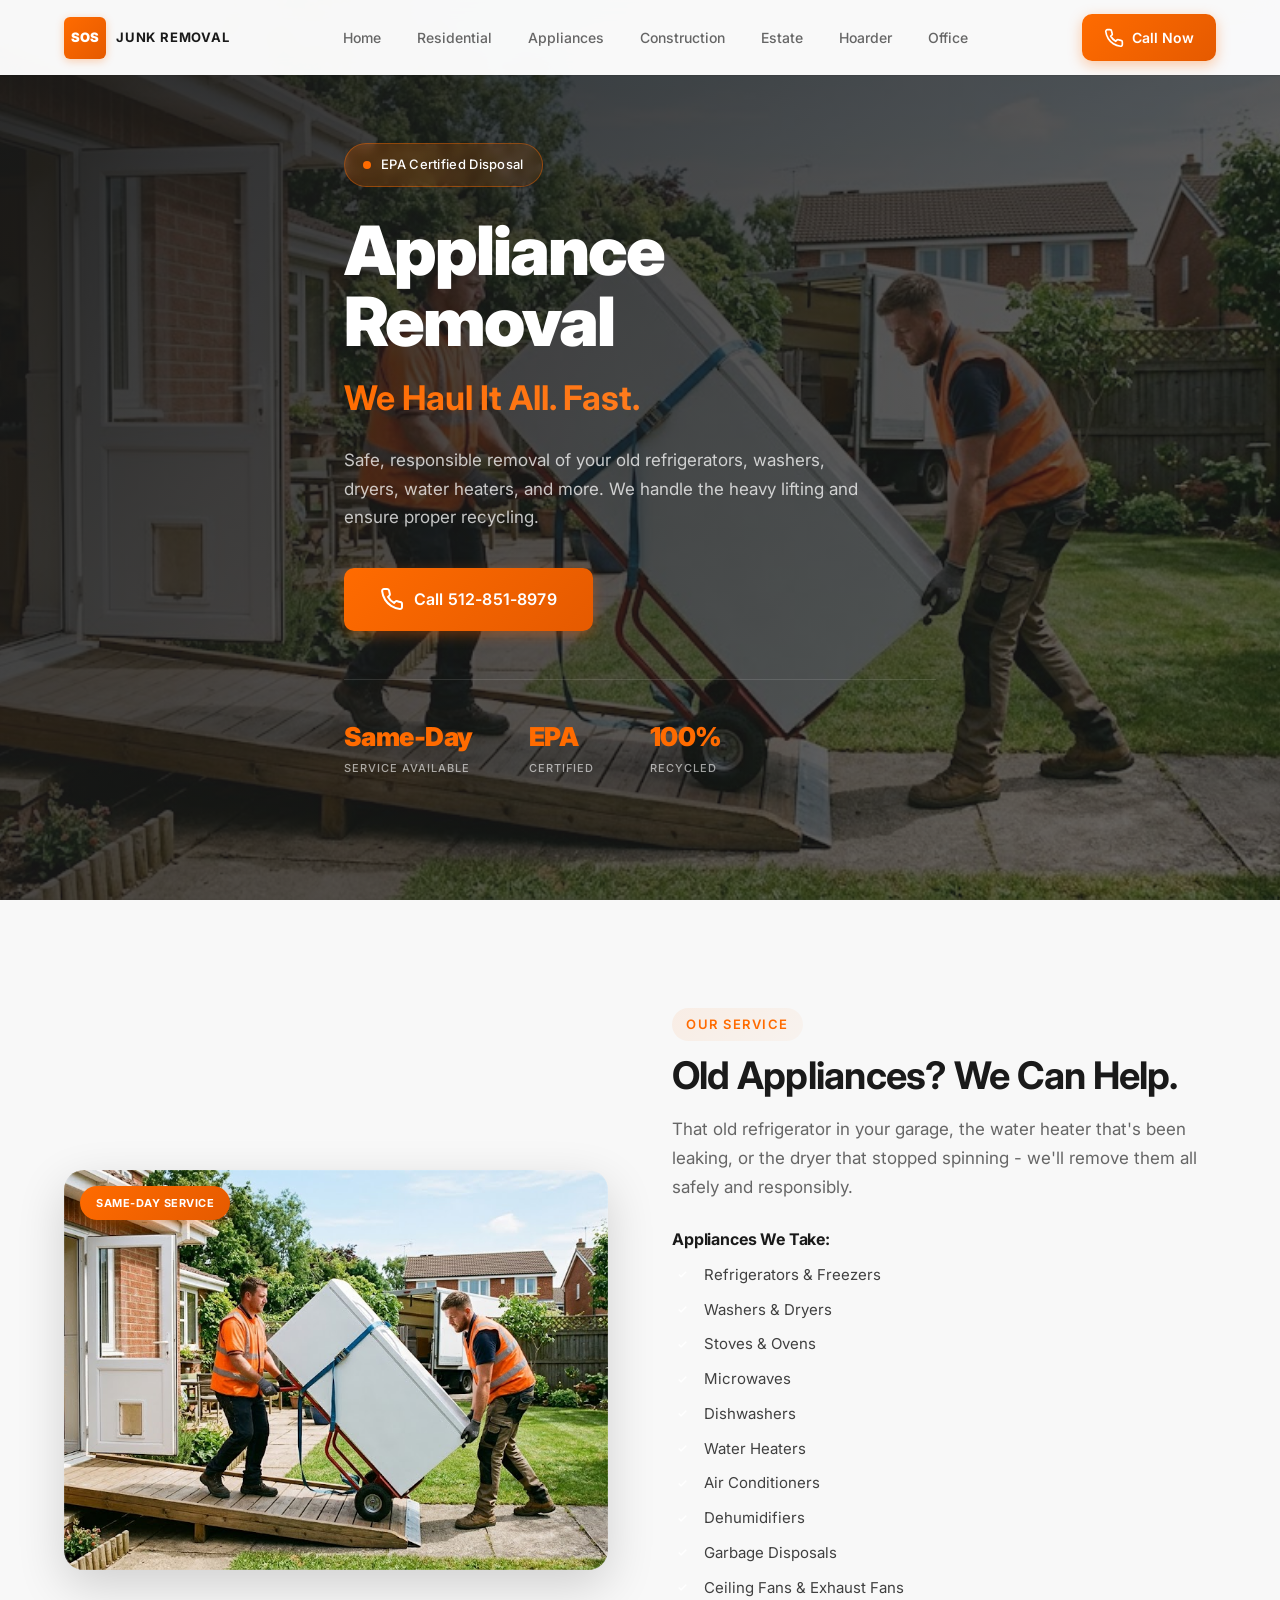
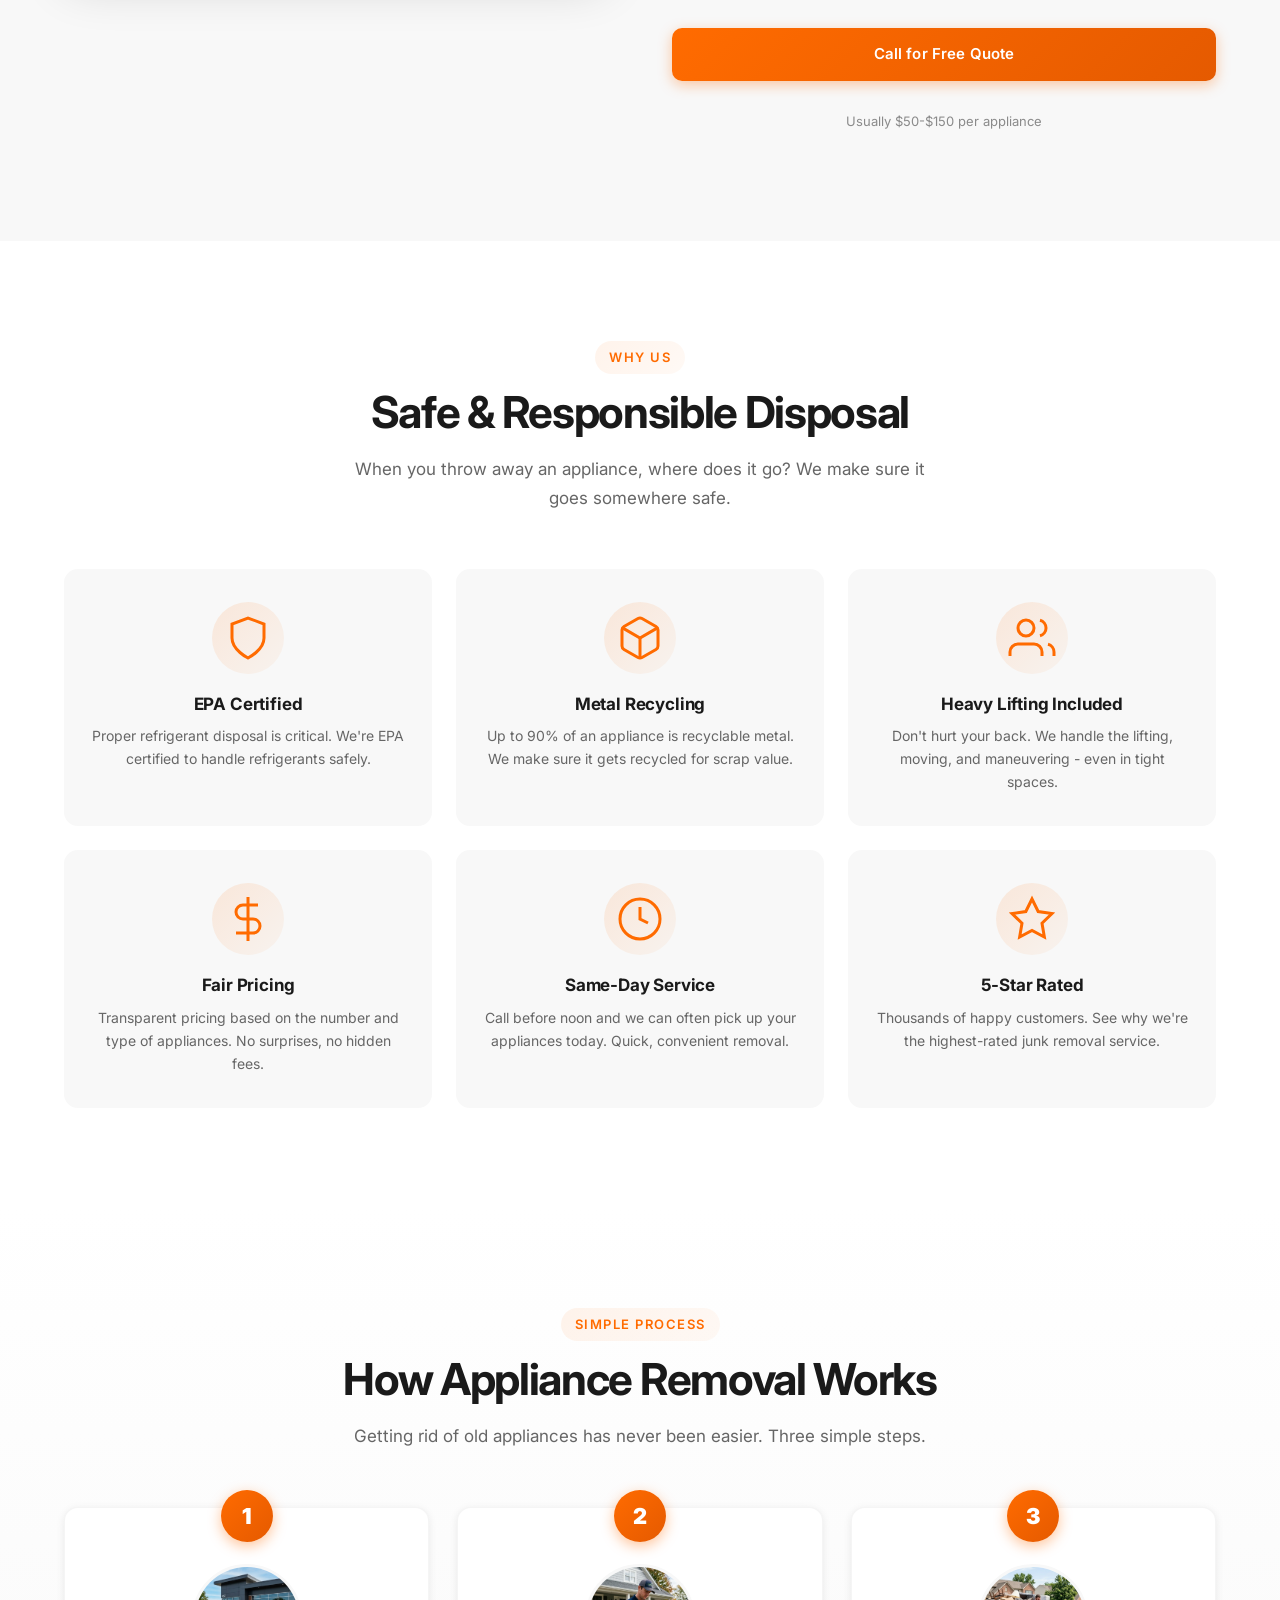
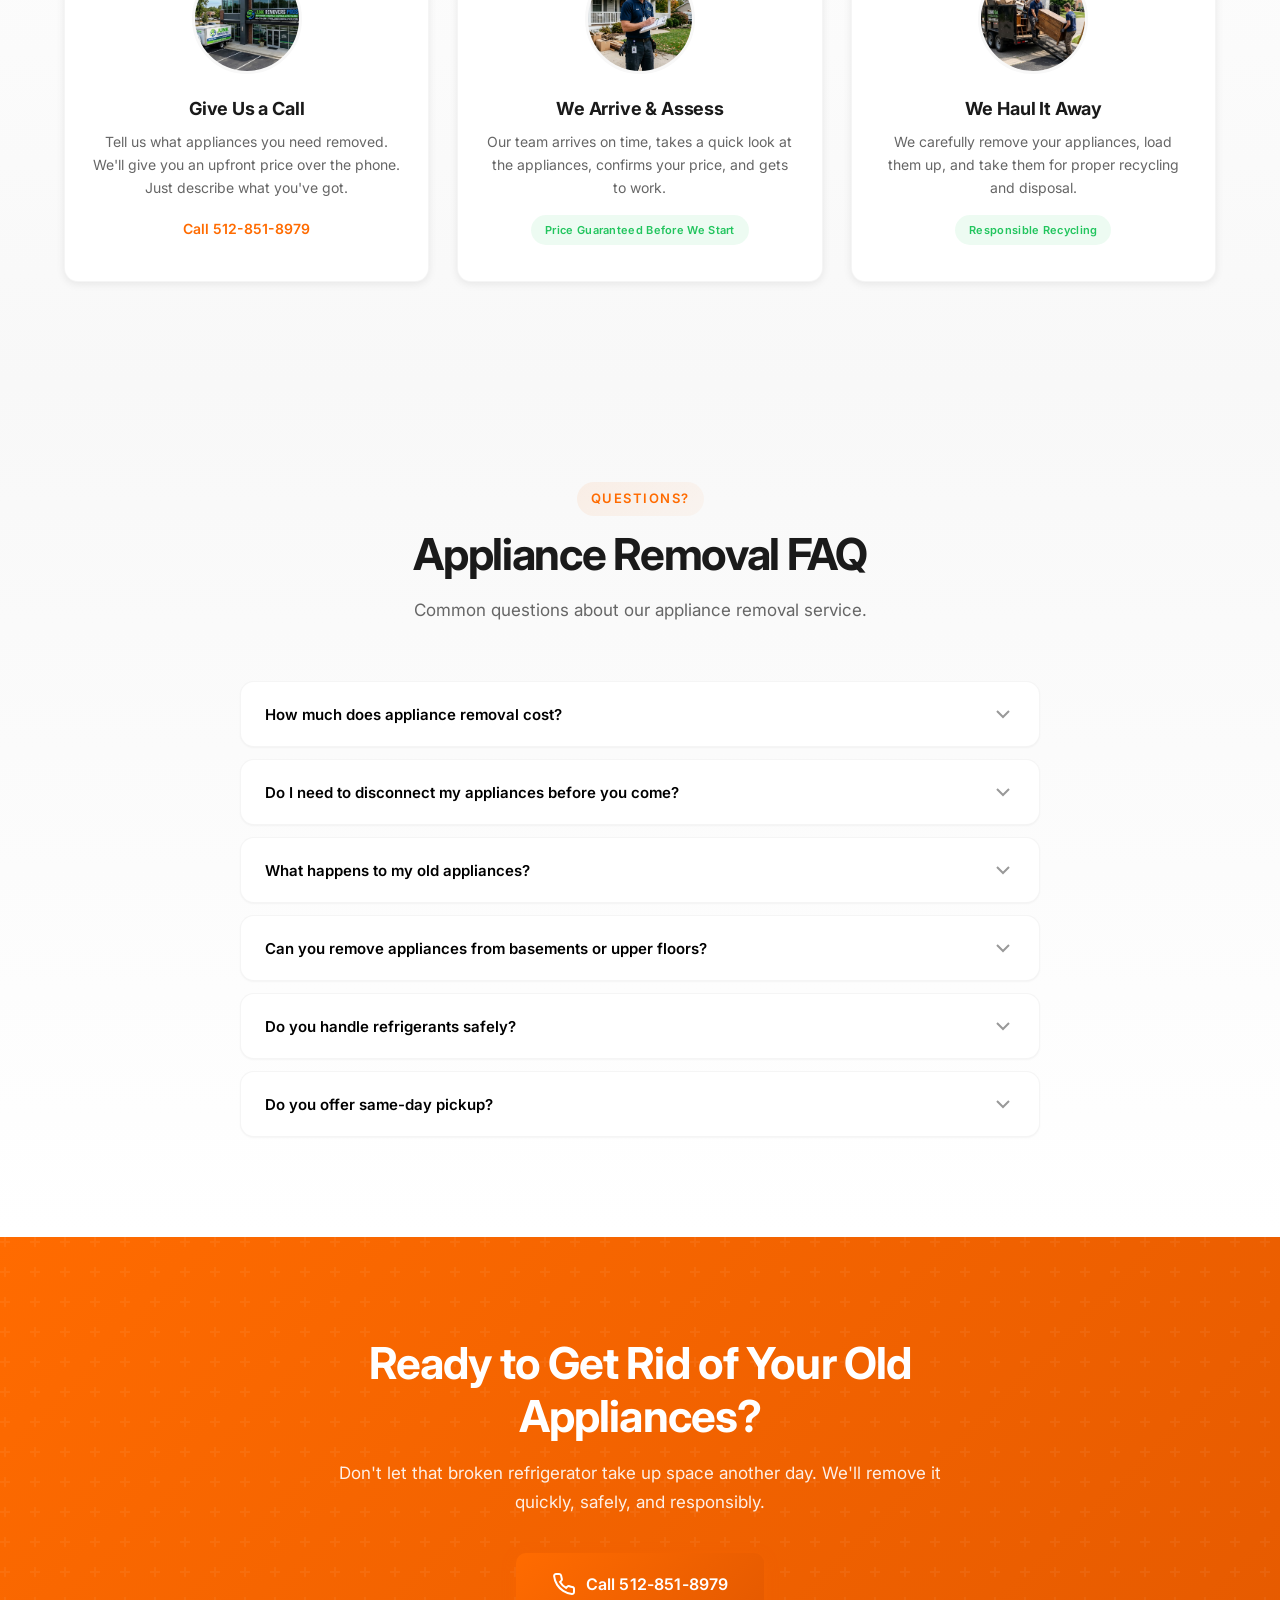
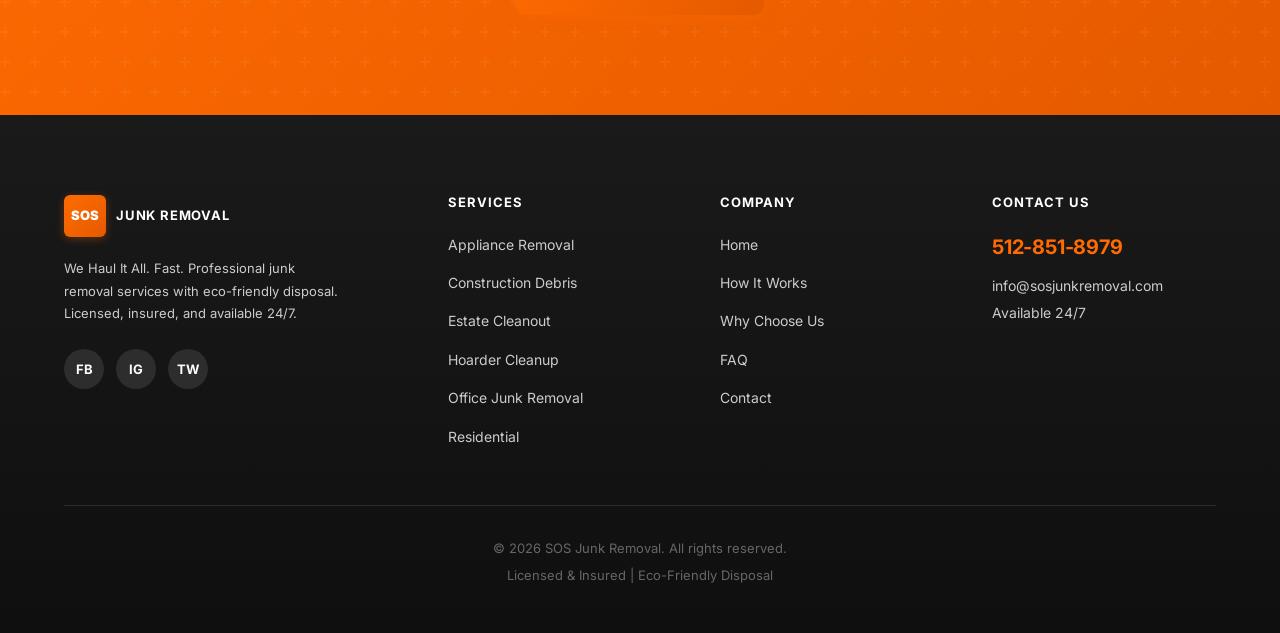
==== commit 2c65861b: "Hide city placeholders until geo lookup resolves" ====
--- a/appliance-removal.html
+++ b/appliance-removal.html
@@ -87,7 +87,7 @@
                     <span class="pulse"></span>
                     EPA Certified Disposal
                 </div>
-                <h1>Appliance Removal<br><span id="heroCity">Your City</span></h1>
+                <h1>Appliance Removal<span class="geo-city-line" id="heroCityLine"><br><span id="heroCity"></span></span></h1>
                 <p class="hero-subtitle">We Haul It All. Fast.</p>
                 <p class="hero-text">Safe, responsible removal of your old refrigerators, washers, dryers, water heaters, and more. We handle the heavy lifting and ensure proper recycling.</p>
                 <div class="hero-cta-group">
--- a/css/styles.css
+++ b/css/styles.css
@@ -95,6 +95,19 @@
     letter-spacing: -0.02em;
 }
 
+.geo-city-line,
+.geo-city-value {
+    display: none;
+}
+
+.geo-city-line.is-visible {
+    display: inline;
+}
+
+.geo-city-value.is-visible {
+    display: block;
+}
+
 .section-header {
     text-align: center;
     margin-bottom: 56px;
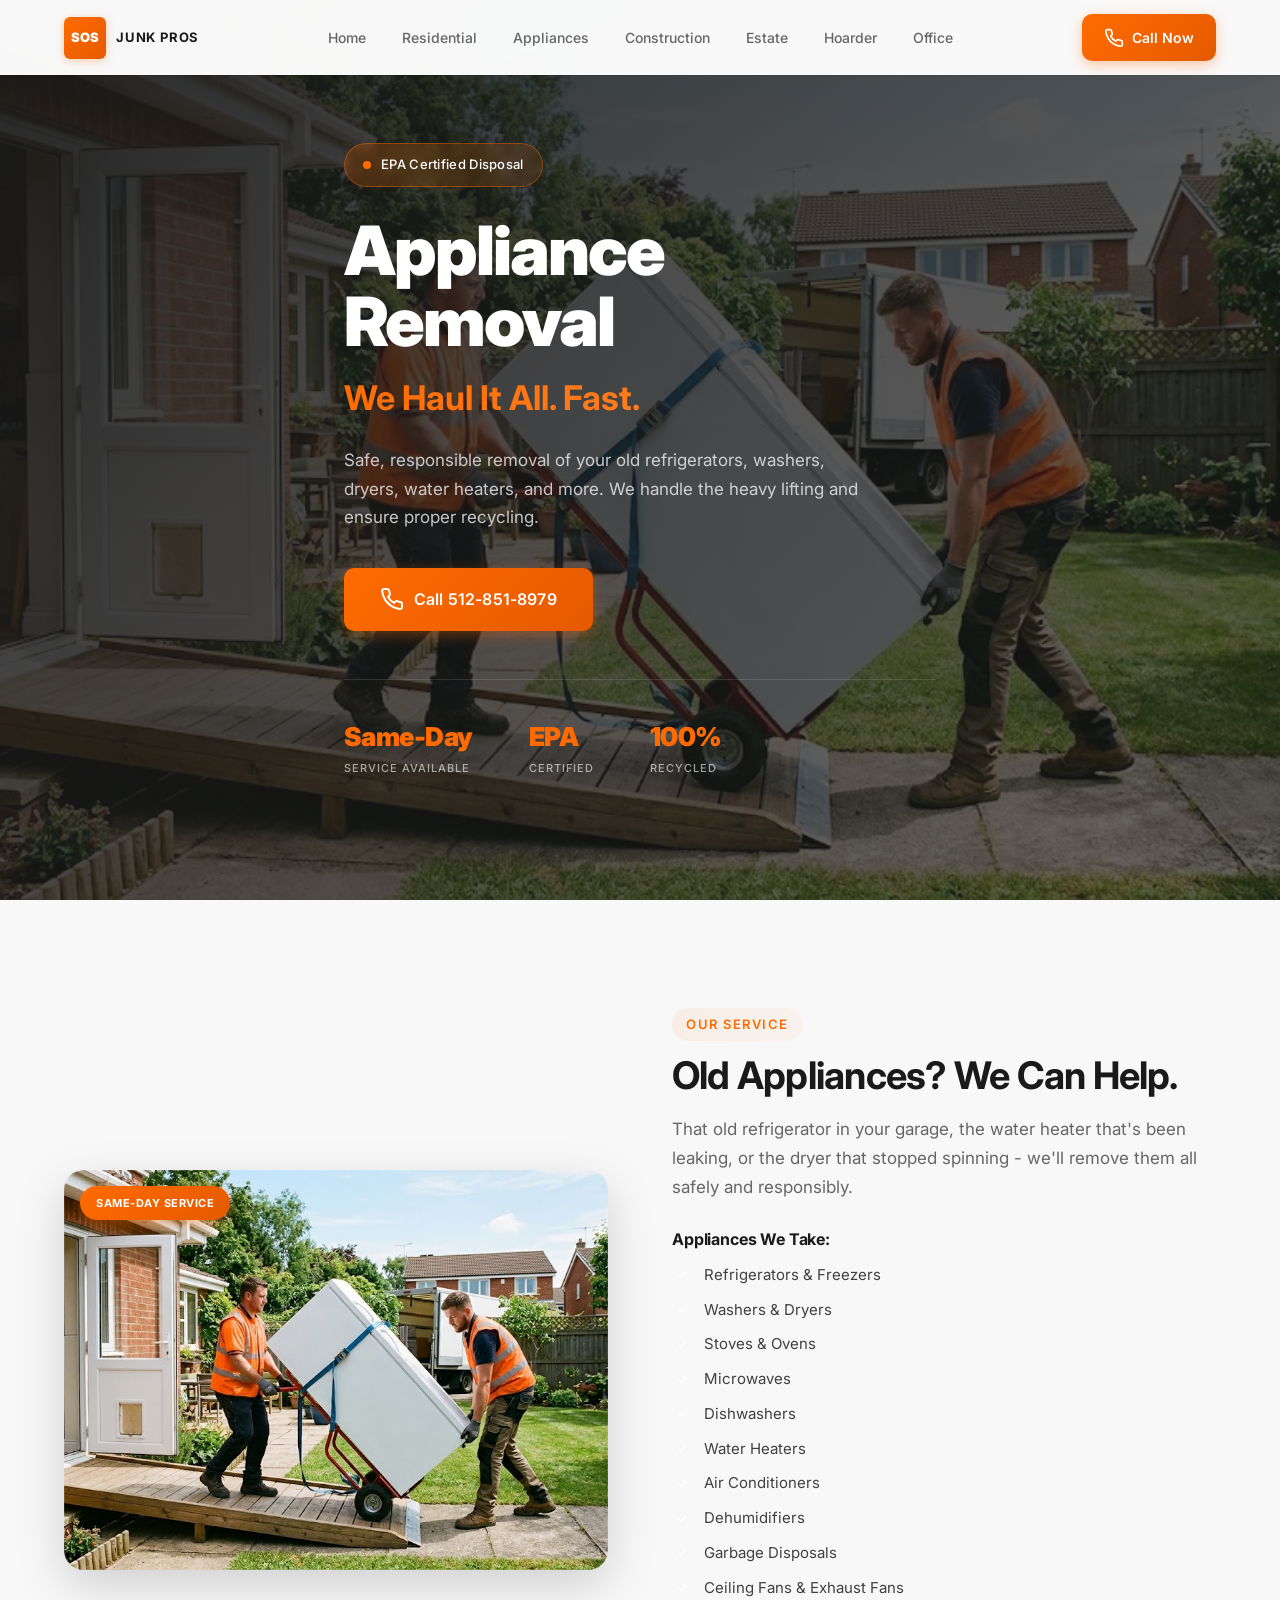
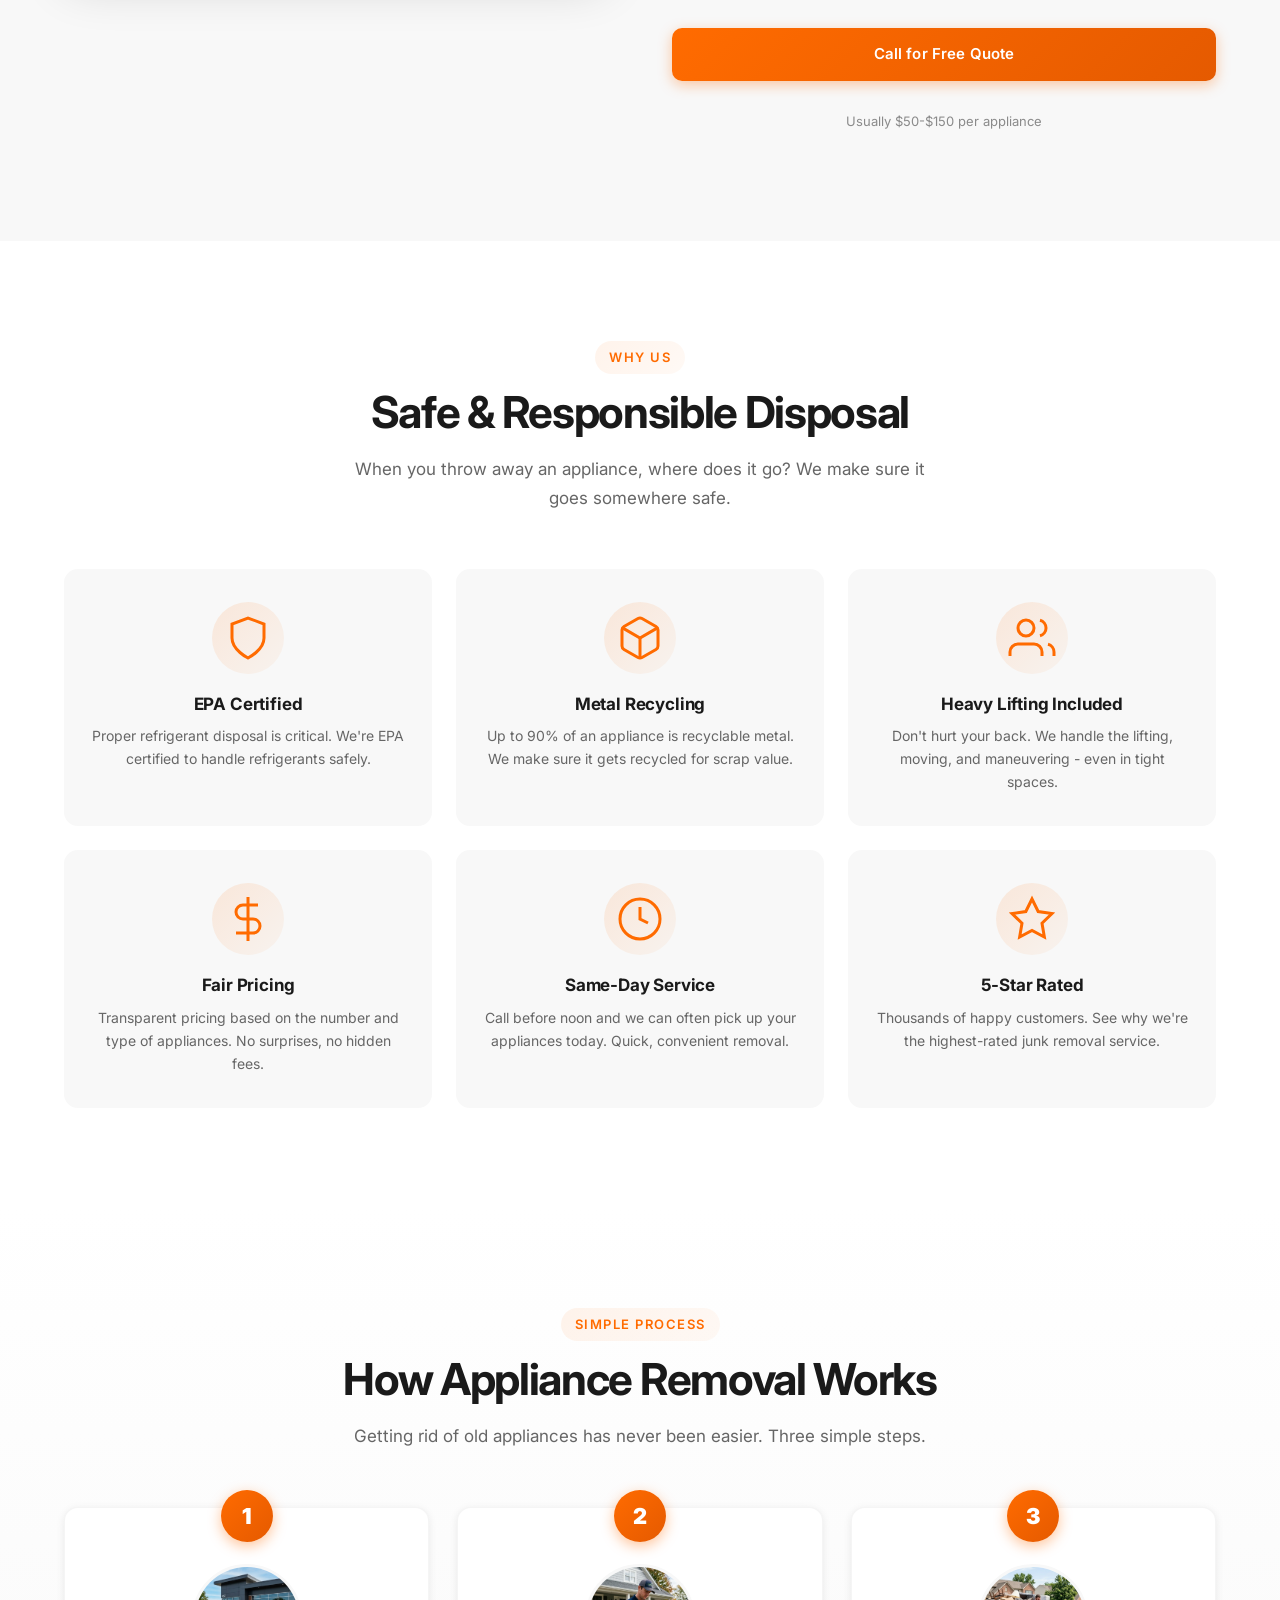
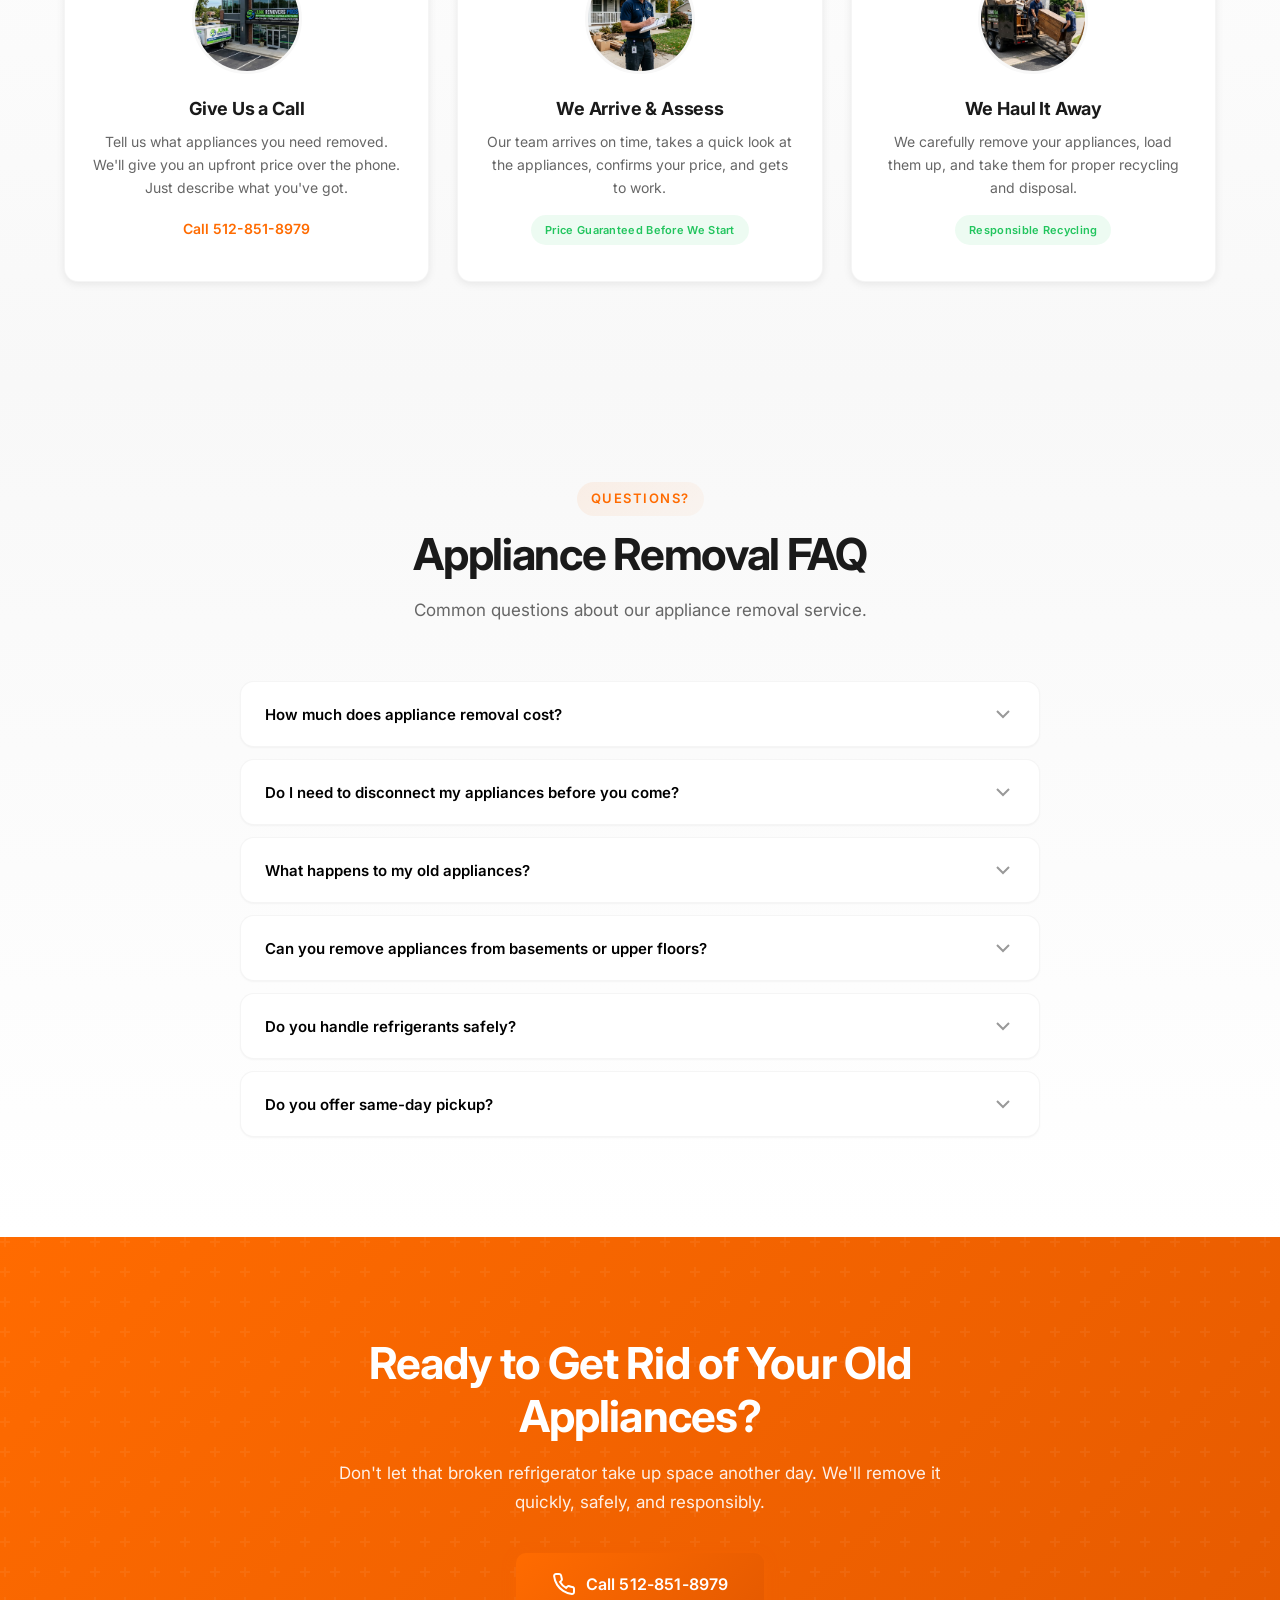
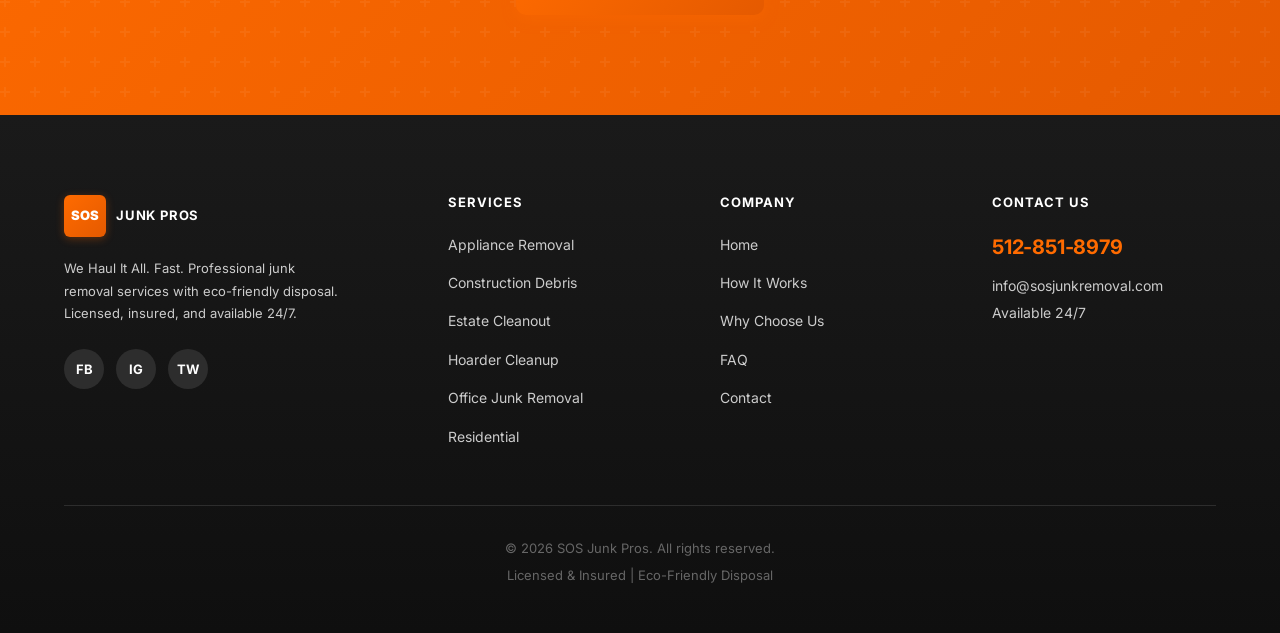
==== commit 43e95cff: "Fix brand name to SOS Junk Pros" ====
--- a/appliance-removal.html
+++ b/appliance-removal.html
@@ -6,26 +6,35 @@
     <meta name="description" content="Professional appliance removal service. We safely remove and recycle refrigerators, washers, dryers, water heaters, and more. EPA certified. Call 512-851-8979 for same-day service!">
     <meta name="keywords" content="appliance removal, refrigerator disposal, washer dryer removal, water heater removal, old appliance pickup">
     <meta name="robots" content="index, follow">
-    <meta name="author" content="SOS Junk Removal">
+    <meta name="author" content="SOS Junk Pros">
     
-    <meta property="og:title" content="Appliance Removal - SOS Junk Removal | We Haul It All. Fast.">
+    <meta property="og:title" content="Appliance Removal - SOS Junk Pros | We Haul It All. Fast.">
     <meta property="og:description" content="Safe, responsible appliance removal. EPA certified refrigerant disposal. Same-day service available.">
     <meta property="og:type" content="website">
     <meta property="og:url" content="https://sosjunkremoval.com/appliance-removal">
     
-    <title>Appliance Removal Service | SOS Junk Removal - Free Pickup</title>
+    <title>Appliance Removal Service | SOS Junk Pros - Free Pickup</title>
     
     <link rel="preconnect" href="https://fonts.googleapis.com">
     <link rel="preconnect" href="https://fonts.gstatic.com" crossorigin>
     <link href="https://fonts.googleapis.com/css2?family=Inter:wght@400;500;600;700;800;900&display=swap" rel="stylesheet">
     
     <link rel="stylesheet" href="css/styles.css">
+
+    <!-- Google tag (gtag.js) -->
+    <script async src="https://www.googletagmanager.com/gtag/js?id=AW-18012488938"></script>
+    <script>
+      window.dataLayer = window.dataLayer || [];
+      function gtag(){dataLayer.push(arguments);}
+      gtag('js', new Date());
+      gtag('config', 'AW-18012488938');
+    </script>
     
     <script type="application/ld+json">
     {
         "@context": "https://schema.org",
         "@type": "LocalBusiness",
-        "name": "SOS Junk Removal - Appliance Removal",
+        "name": "SOS Junk Pros - Appliance Removal",
         "description": "Professional appliance removal and recycling service",
         "telephone": "+1-512-851-8979",
         "priceRange": "$$",
@@ -40,7 +49,7 @@
         <div class="header-container">
             <a href="index.html" class="logo">
                 <span class="logo-icon">SOS</span>
-                <span class="logo-text">JUNK REMOVAL</span>
+                <span class="logo-text">JUNK PROS</span>
             </a>
             <nav class="main-nav" id="mainNav">
                 <ul>
@@ -364,7 +373,7 @@
                 <div class="footer-brand">
                     <a href="index.html" class="footer-logo">
                         <span class="logo-icon">SOS</span>
-                        <span class="logo-text">JUNK REMOVAL</span>
+                        <span class="logo-text">JUNK PROS</span>
                     </a>
                     <p>We Haul It All. Fast. Professional junk removal services with eco-friendly disposal. Licensed, insured, and available 24/7.</p>
                     <div class="footer-social">
@@ -402,7 +411,7 @@
                 </div>
             </div>
             <div class="footer-bottom">
-                <p>&copy; 2026 SOS Junk Removal. All rights reserved.</p>
+                <p>&copy; 2026 SOS Junk Pros. All rights reserved.</p>
                 <p>Licensed & Insured | Eco-Friendly Disposal</p>
             </div>
         </div>
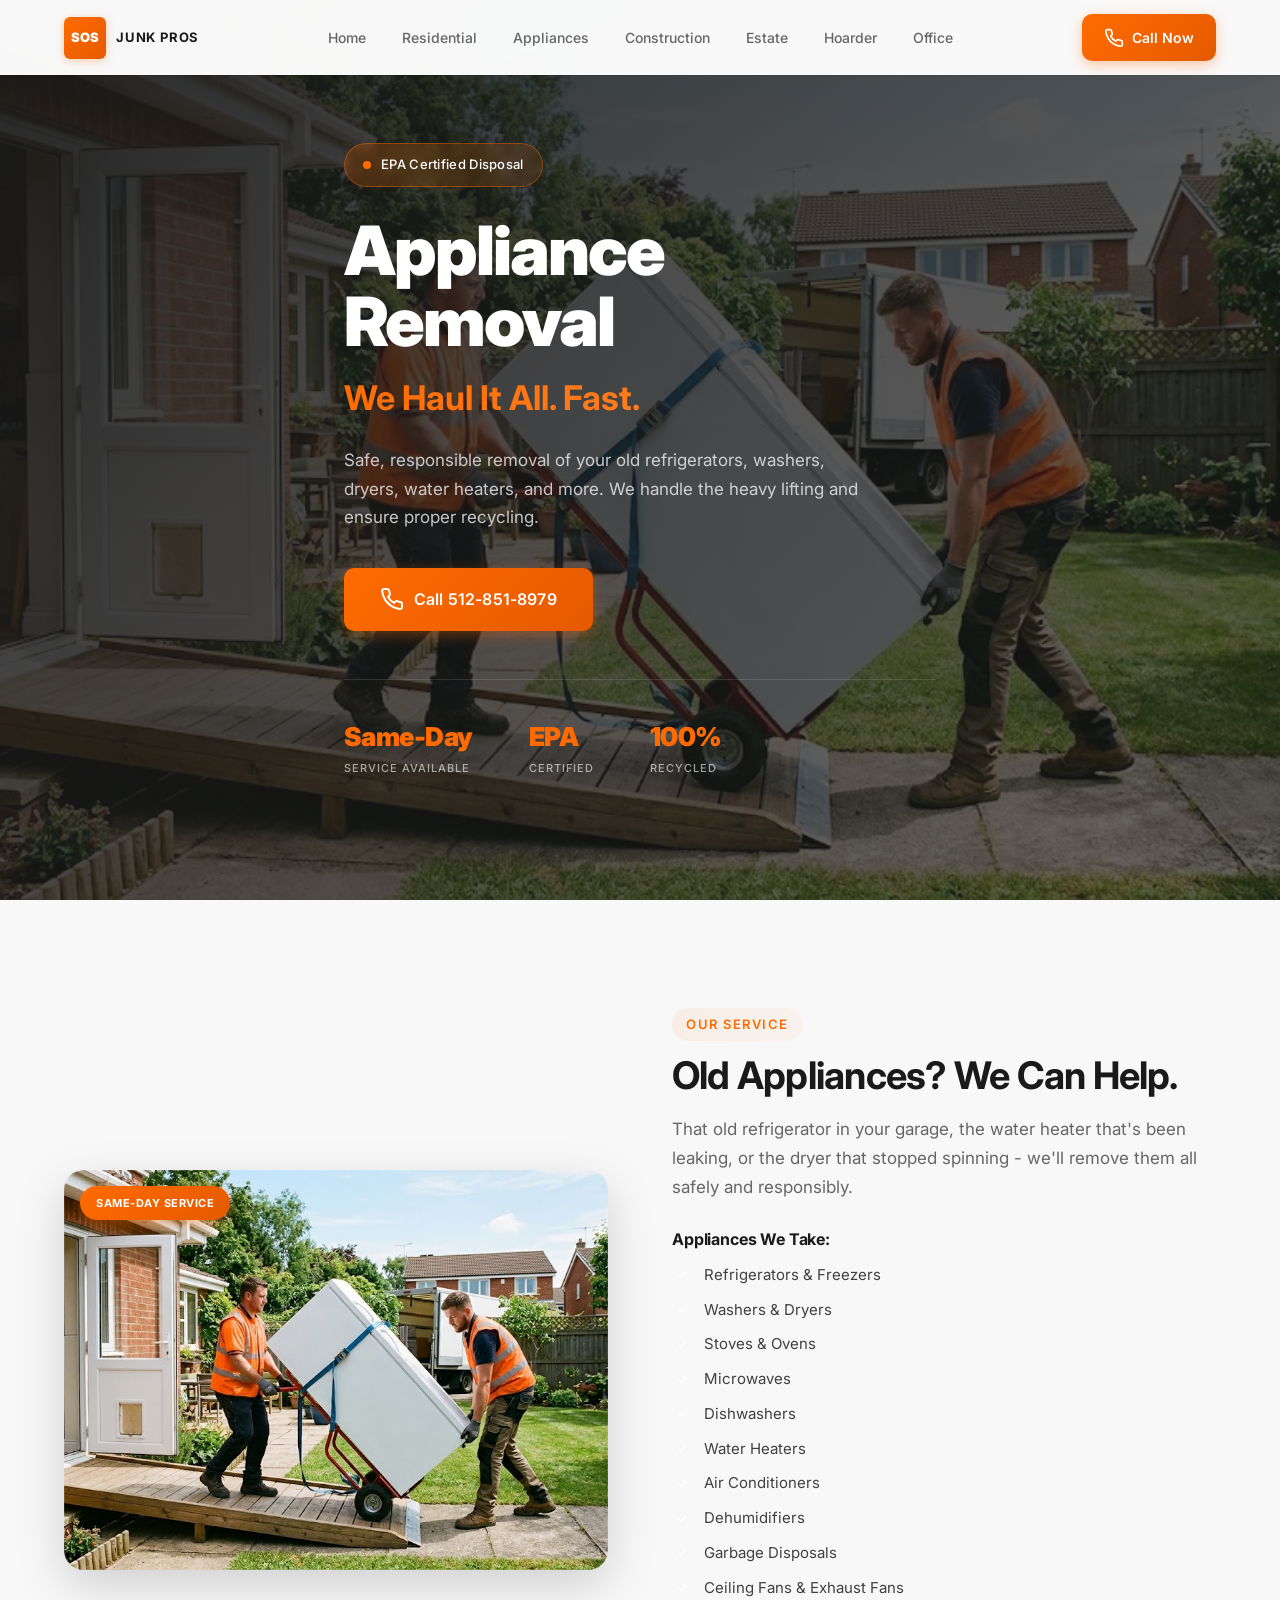
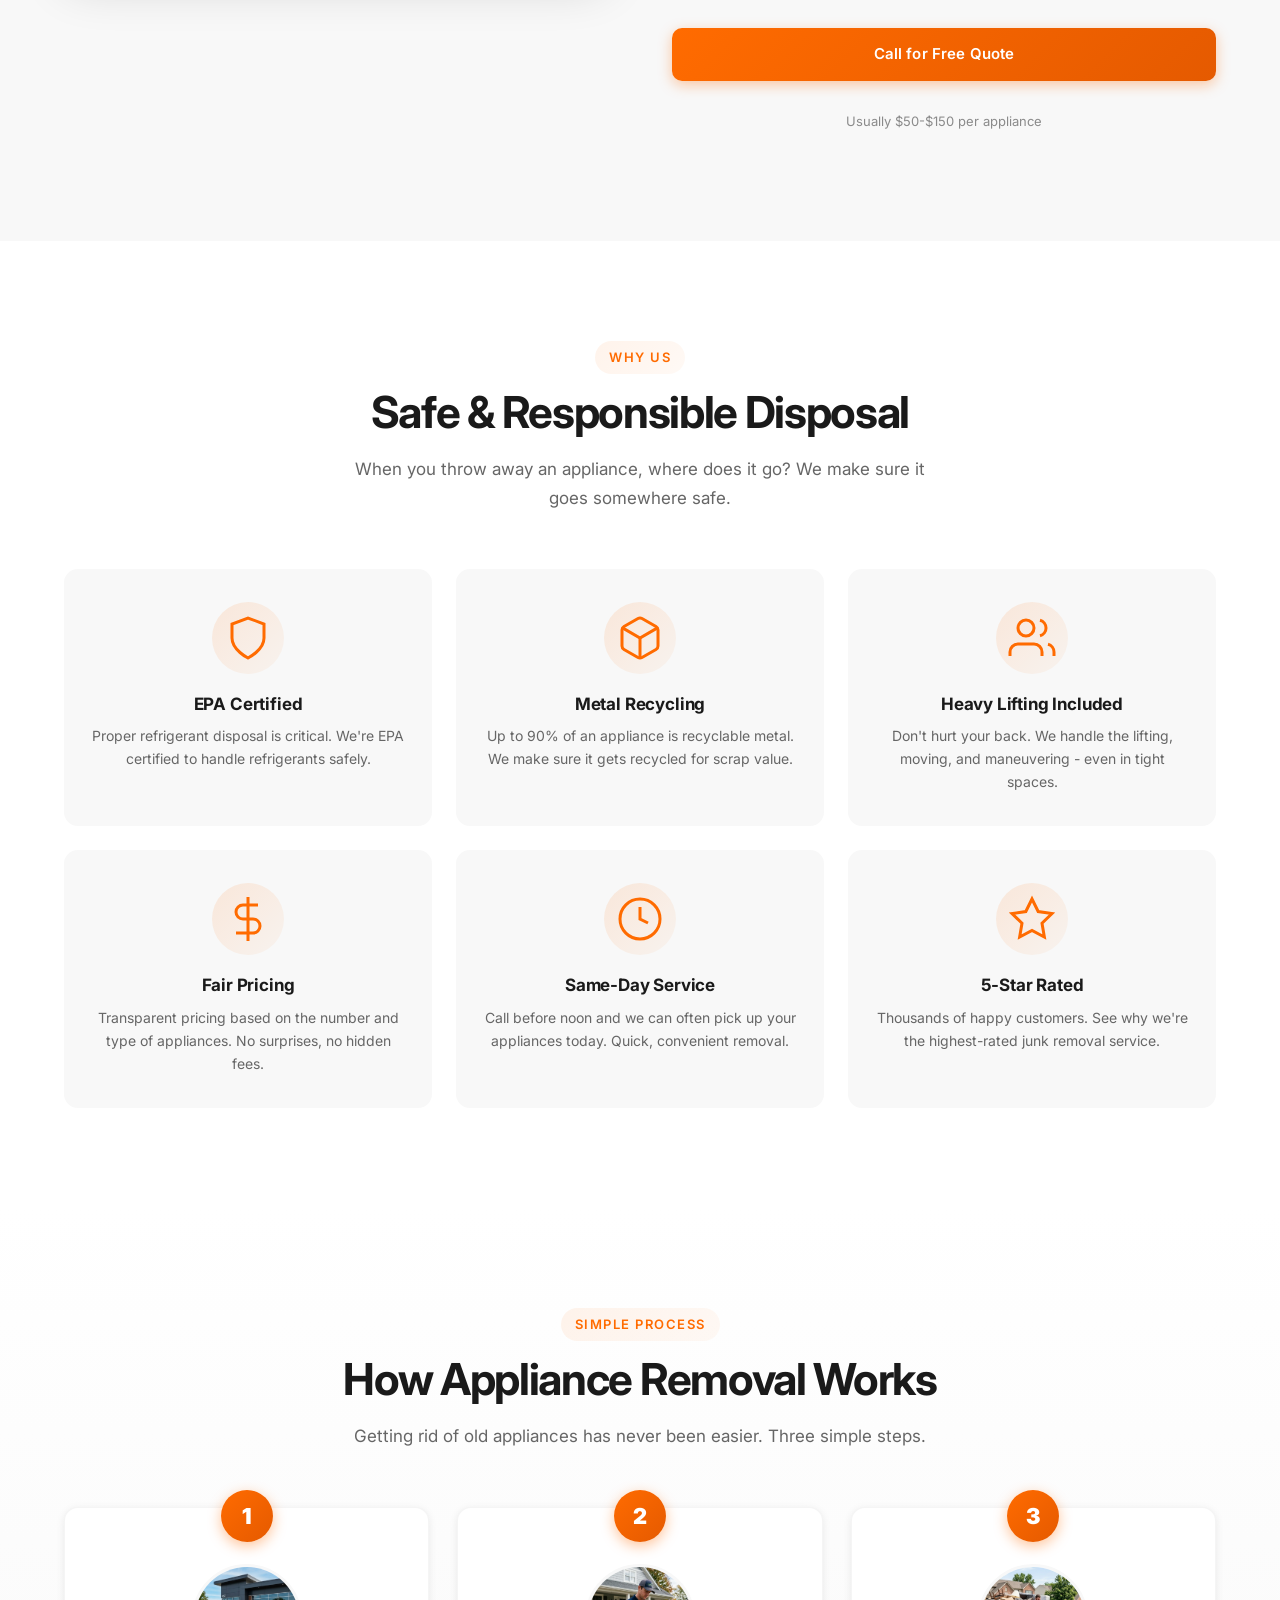
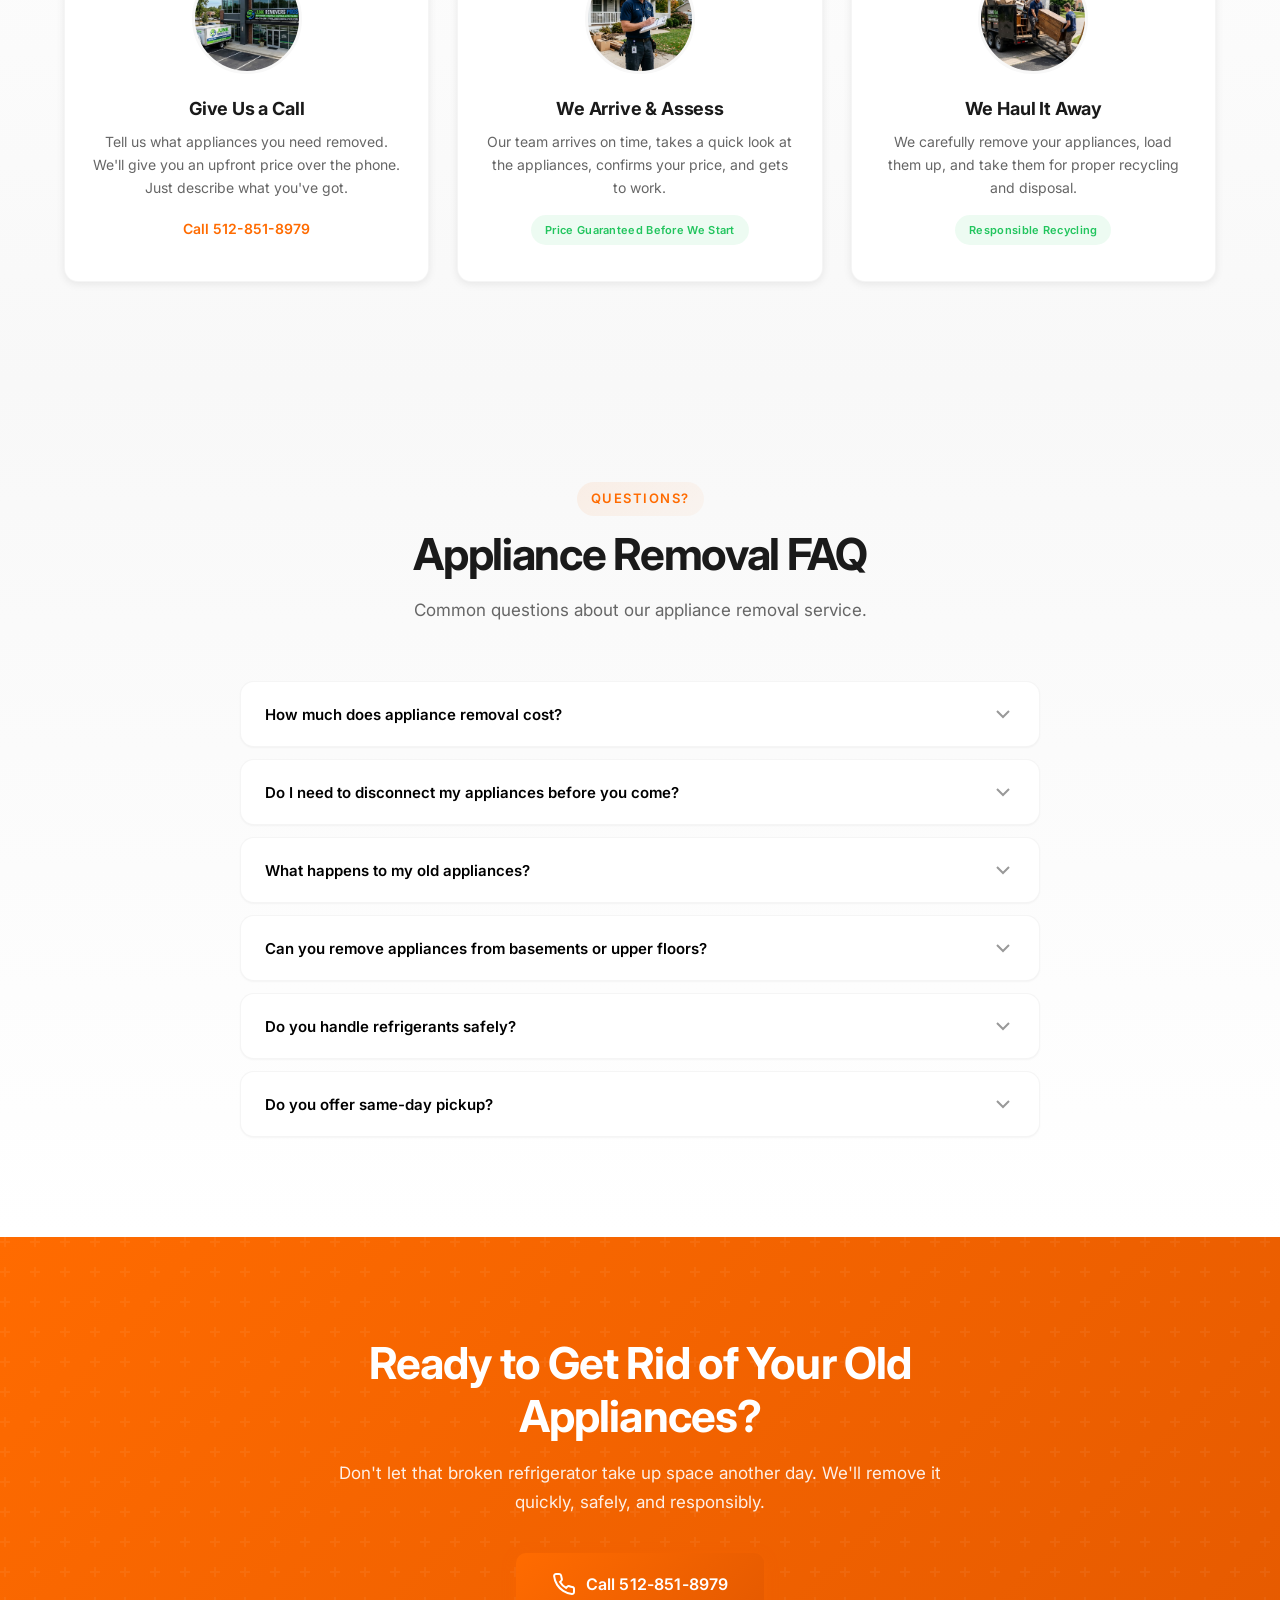
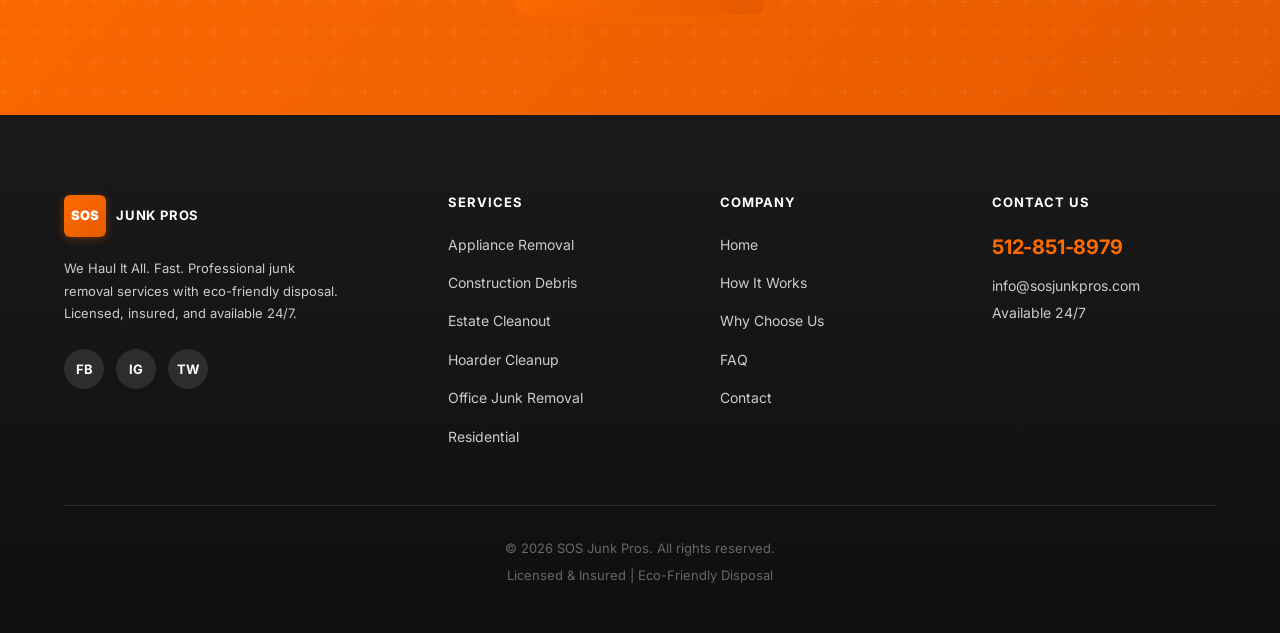
==== commit 2d0d836e: "Update domain and email branding" ====
--- a/appliance-removal.html
+++ b/appliance-removal.html
@@ -11,7 +11,7 @@
     <meta property="og:title" content="Appliance Removal - SOS Junk Pros | We Haul It All. Fast.">
     <meta property="og:description" content="Safe, responsible appliance removal. EPA certified refrigerant disposal. Same-day service available.">
     <meta property="og:type" content="website">
-    <meta property="og:url" content="https://sosjunkremoval.com/appliance-removal">
+    <meta property="og:url" content="https://sosjunkpros.com/appliance-removal">
     
     <title>Appliance Removal Service | SOS Junk Pros - Free Pickup</title>
     
@@ -406,7 +406,7 @@
                 <div class="footer-contact">
                     <h4>Contact Us</h4>
                     <a href="tel:+15128518979" class="footer-phone">512-851-8979</a>
-                    <p>info@sosjunkremoval.com</p>
+                    <p>info@sosjunkpros.com</p>
                     <p>Available 24/7</p>
                 </div>
             </div>
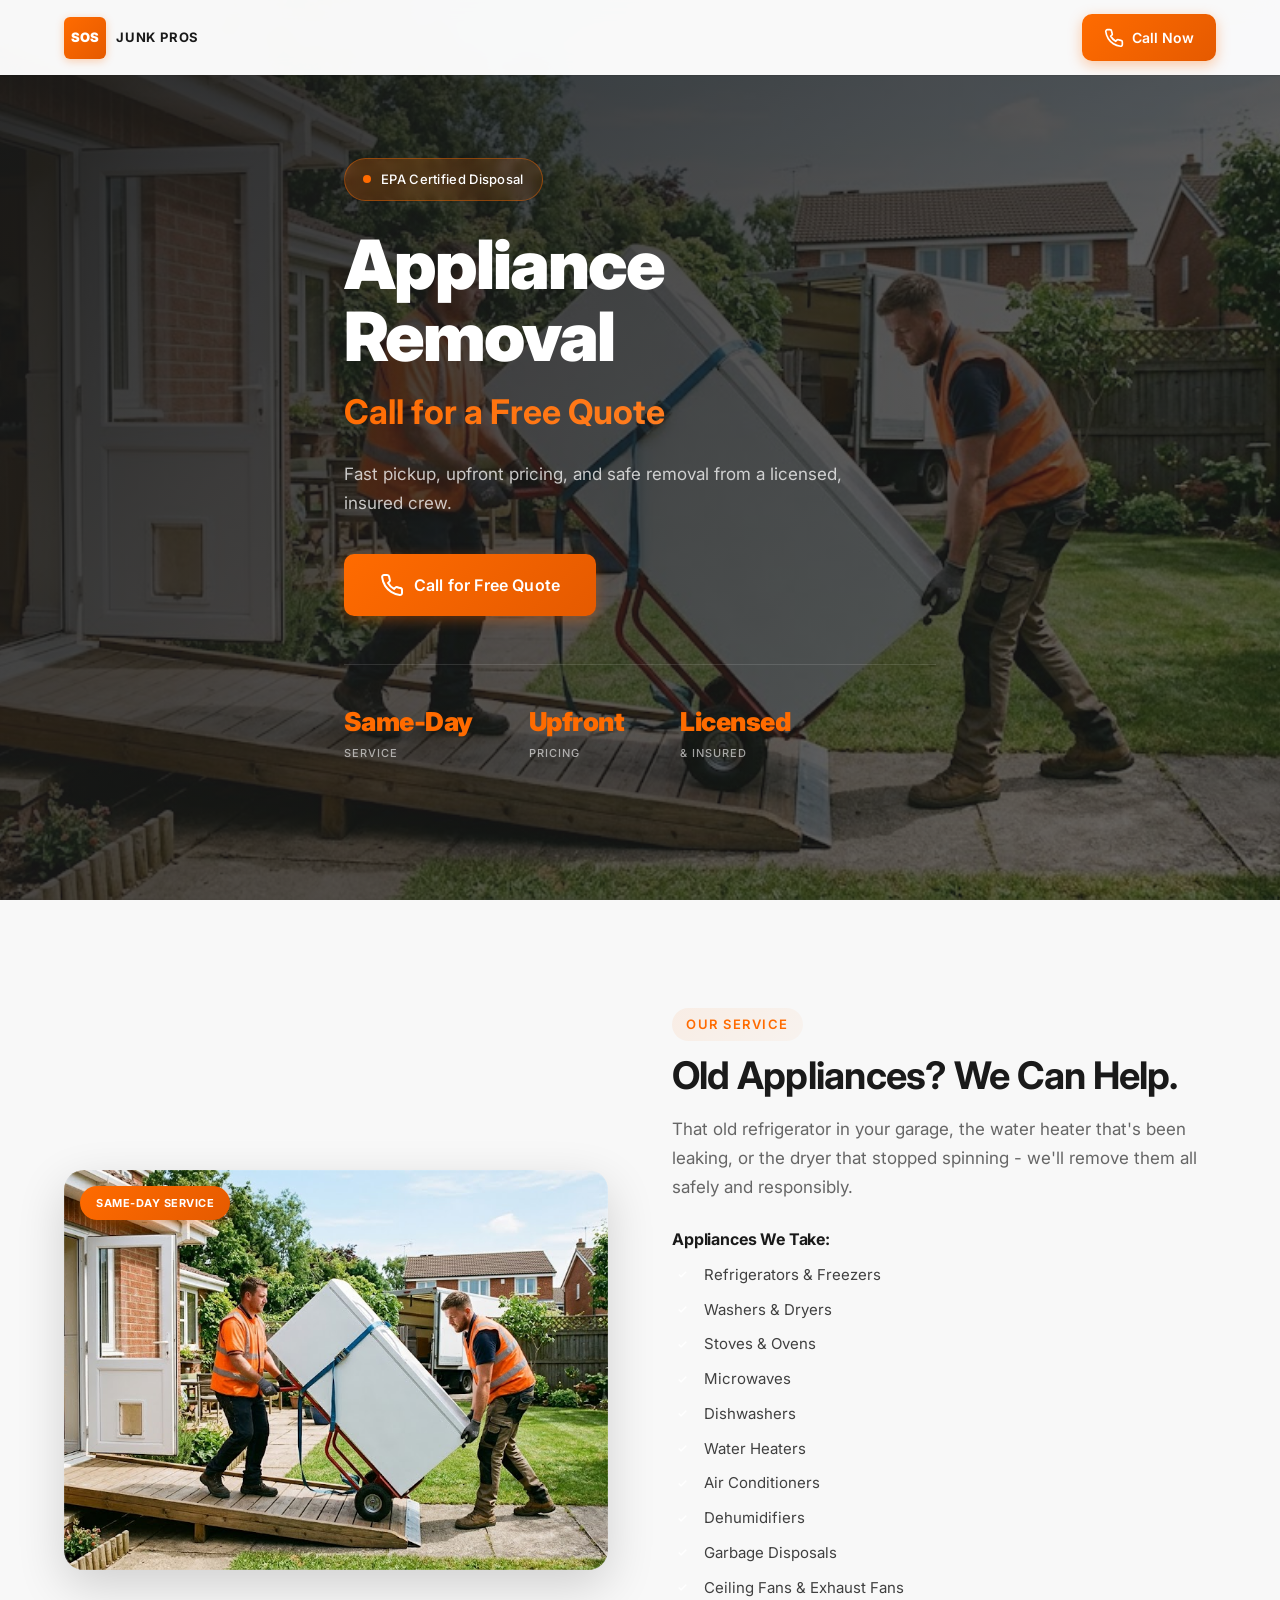
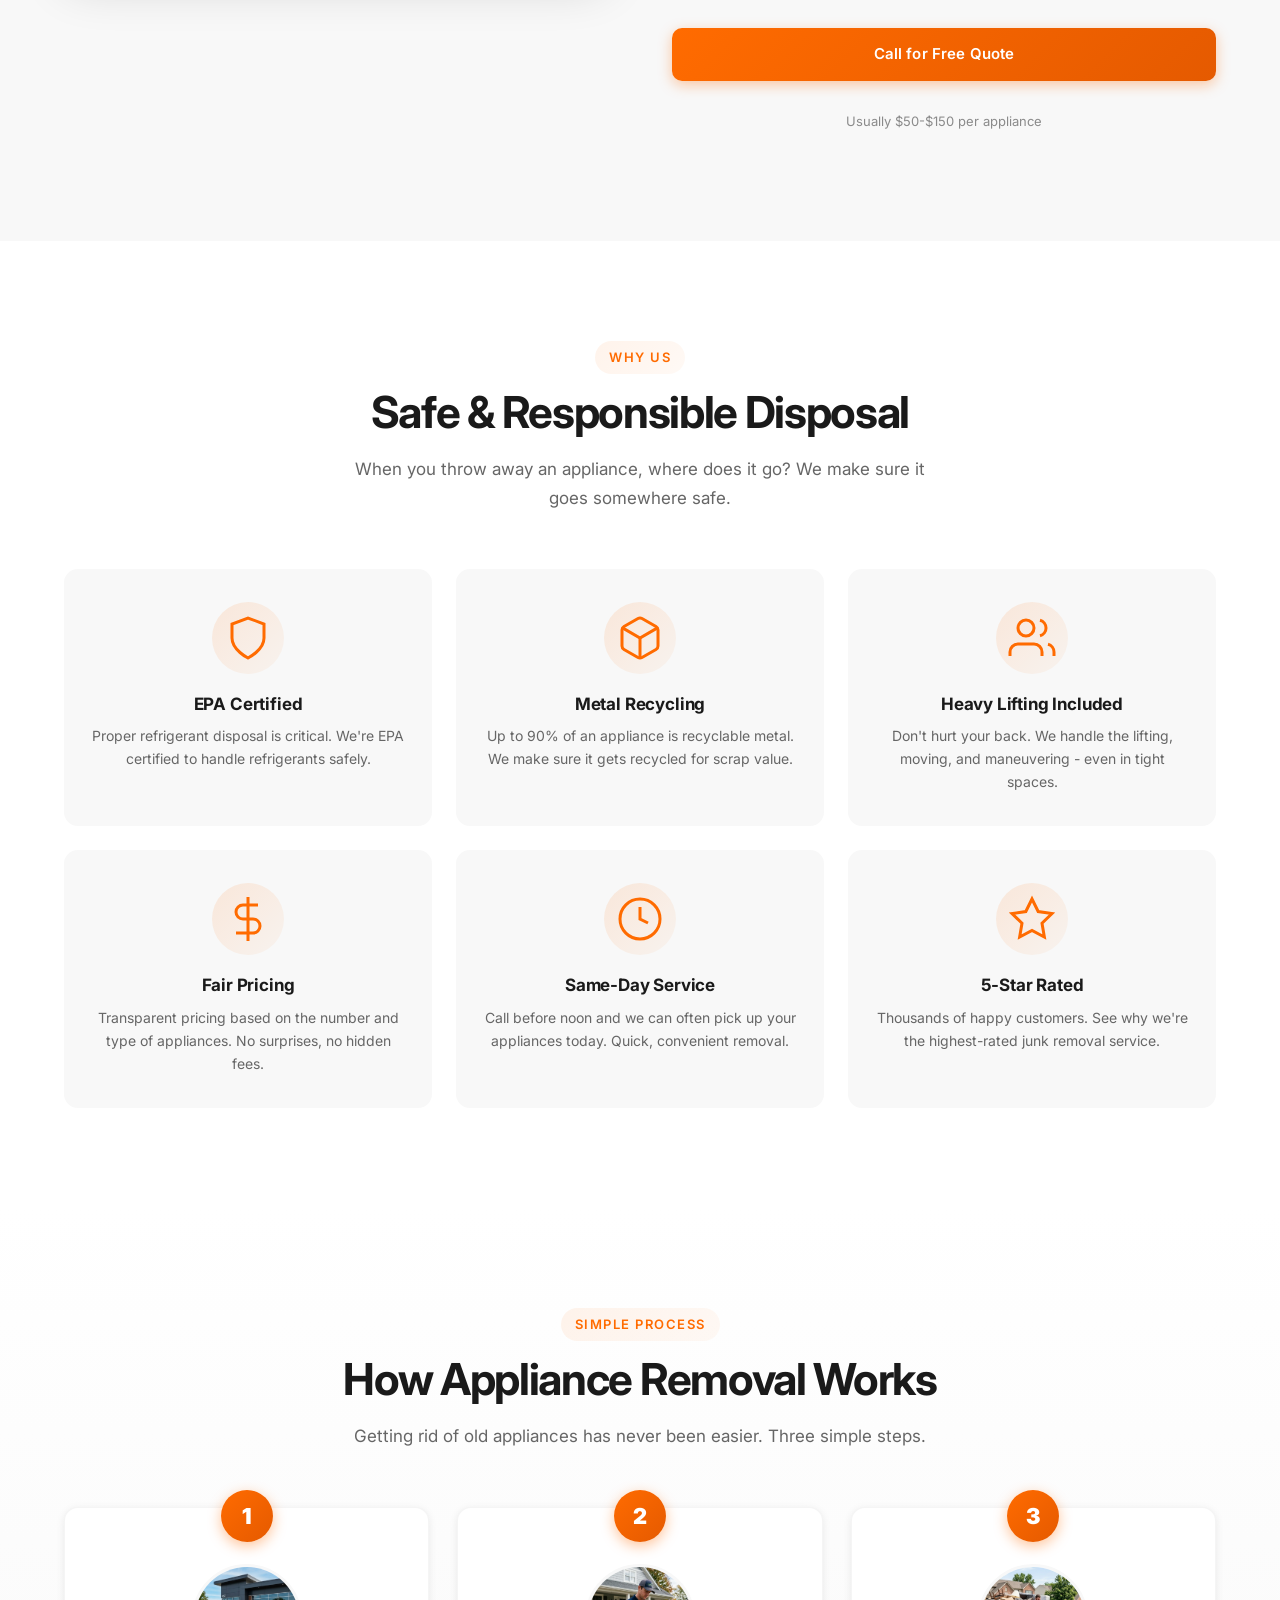
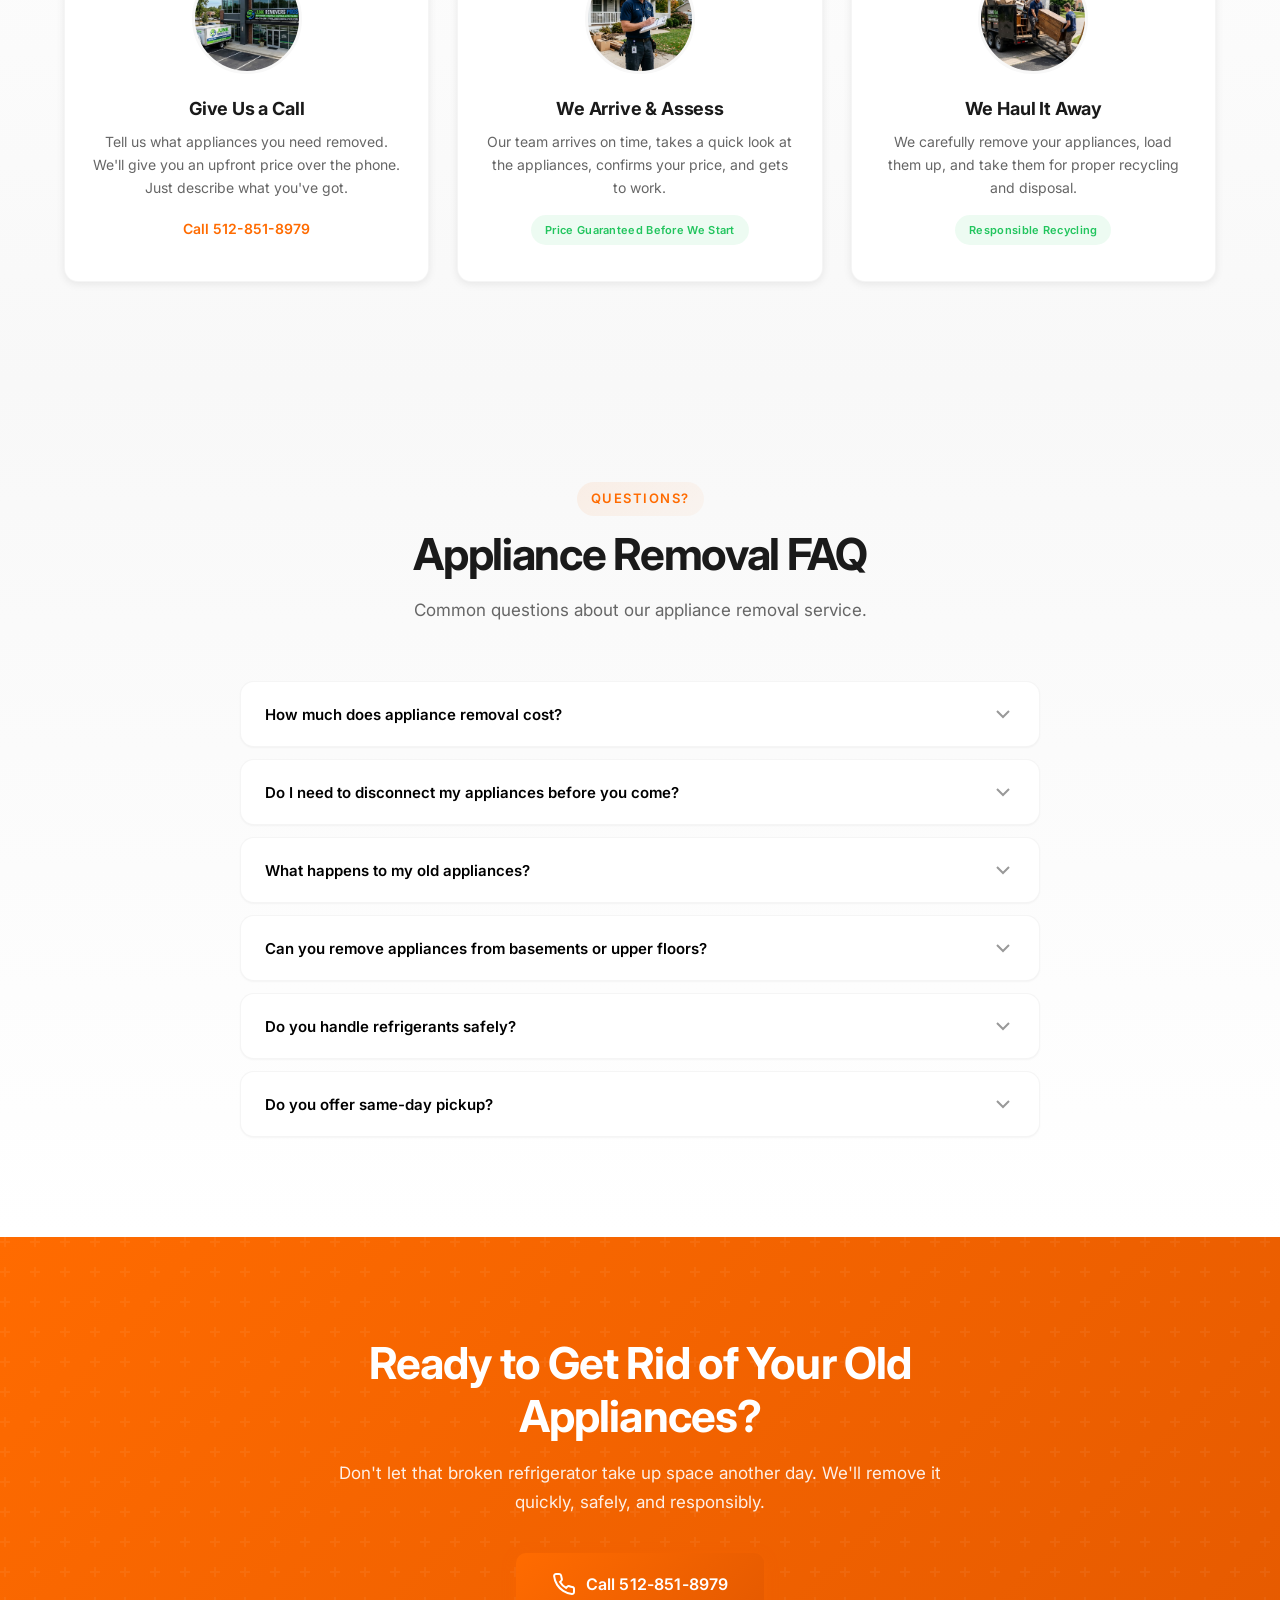
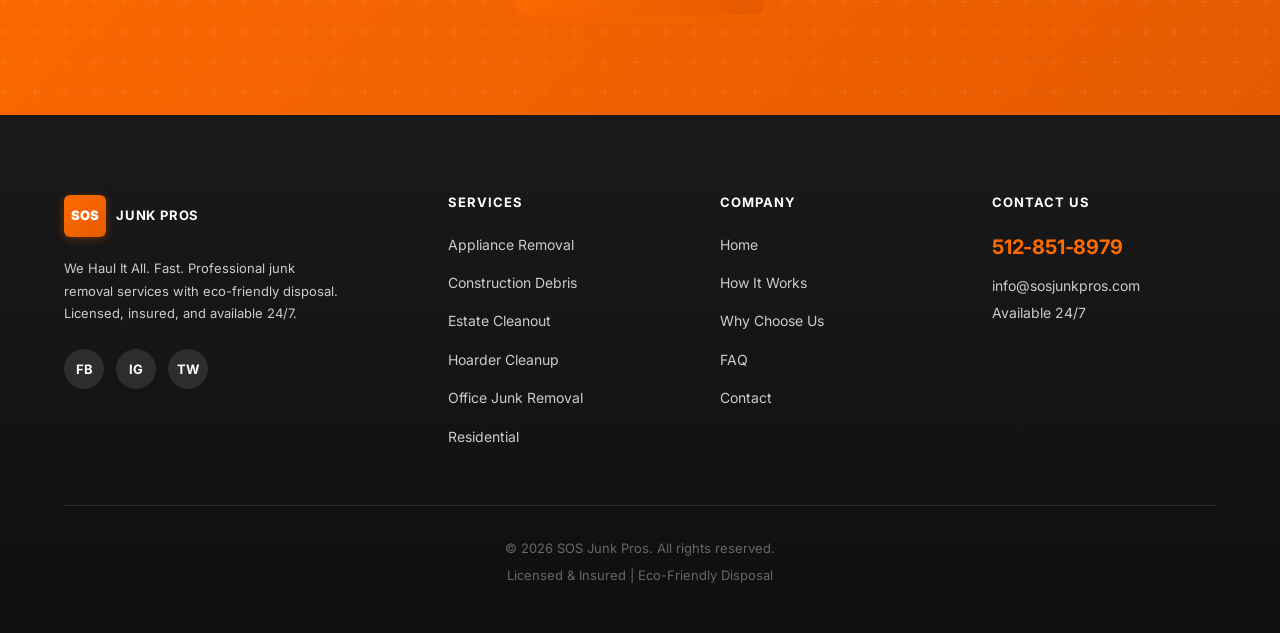
==== commit 1a2e26c9: "Improve conversion focus on landing pages" ====
--- a/appliance-removal.html
+++ b/appliance-removal.html
@@ -44,35 +44,19 @@
     }
     </script>
 </head>
-<body>
+<body class="service-page">
     <header class="sticky-header" id="header">
         <div class="header-container">
             <a href="index.html" class="logo">
                 <span class="logo-icon">SOS</span>
                 <span class="logo-text">JUNK PROS</span>
             </a>
-            <nav class="main-nav" id="mainNav">
-                <ul>
-                    <li><a href="index.html">Home</a></li>
-                    <li><a href="residential-junk-removal.html">Residential</a></li>
-                    <li><a href="appliance-removal.html">Appliances</a></li>
-                    <li><a href="construction-debris-removal.html">Construction</a></li>
-                    <li><a href="estate-cleanout.html">Estate</a></li>
-                    <li><a href="hoarder-cleanup.html">Hoarder</a></li>
-                    <li><a href="office-junk-removal.html">Office</a></li>
-                </ul>
-            </nav>
             <a href="tel:+15128518979" class="header-cta">
                 <svg width="20" height="20" viewBox="0 0 24 24" fill="none" stroke="currentColor" stroke-width="2">
                     <path d="M22 16.92v3a2 2 0 0 1-2.18 2 19.79 19.79 0 0 1-8.63-3.07 19.5 19.5 0 0 1-6-6 19.79 19.79 0 0 1-3.07-8.67A2 2 0 0 1 4.11 2h3a2 2 0 0 1 2 1.72 12.84 12.84 0 0 0 .7 2.81 2 2 0 0 1-.45 2.11L8.09 9.91a16 16 0 0 0 6 6l1.27-1.27a2 2 0 0 1 2.11-.45 12.84 12.84 0 0 0 2.81.7A2 2 0 0 1 22 16.92z"/>
                 </svg>
                 <span>Call Now</span>
             </a>
-            <button class="mobile-menu-toggle" id="mobileMenuToggle" aria-label="Toggle menu">
-                <span></span>
-                <span></span>
-                <span></span>
-            </button>
         </div>
     </header>
 
@@ -97,28 +81,28 @@
                     EPA Certified Disposal
                 </div>
                 <h1>Appliance Removal<span class="geo-city-line" id="heroCityLine"><br><span id="heroCity"></span></span></h1>
-                <p class="hero-subtitle">We Haul It All. Fast.</p>
-                <p class="hero-text">Safe, responsible removal of your old refrigerators, washers, dryers, water heaters, and more. We handle the heavy lifting and ensure proper recycling.</p>
+                <p class="hero-subtitle">Call for a Free Quote</p>
+                <p class="hero-text">Fast pickup, upfront pricing, and safe removal from a licensed, insured crew.</p>
                 <div class="hero-cta-group">
                     <a href="tel:+15128518979" class="btn btn-primary btn-large">
                         <svg width="24" height="24" viewBox="0 0 24 24" fill="none" stroke="currentColor" stroke-width="2">
                             <path d="M22 16.92v3a2 2 0 0 1-2.18 2 19.79 19.79 0 0 1-8.63-3.07 19.5 19.5 0 0 1-6-6 19.79 19.79 0 0 1-3.07-8.67A2 2 0 0 1 4.11 2h3a2 2 0 0 1 2 1.72 12.84 12.84 0 0 0 .7 2.81 2 2 0 0 1-.45 2.11L8.09 9.91a16 16 0 0 0 6 6l1.27-1.27a2 2 0 0 1 2.11-.45 12.84 12.84 0 0 0 2.81.7A2 2 0 0 1 22 16.92z"/>
                         </svg>
-                        Call 512-851-8979
+                        Call for Free Quote
                     </a>
                 </div>
                 <div class="hero-trust">
                     <div class="trust-item">
                         <span class="trust-number">Same-Day</span>
-                        <span class="trust-label">Service Available</span>
+                        <span class="trust-label">Service</span>
                     </div>
                     <div class="trust-item">
-                        <span class="trust-number">EPA</span>
-                        <span class="trust-label">Certified</span>
+                        <span class="trust-number">Upfront</span>
+                        <span class="trust-label">Pricing</span>
                     </div>
                     <div class="trust-item">
-                        <span class="trust-number">100%</span>
-                        <span class="trust-label">Recycled</span>
+                        <span class="trust-number">Licensed</span>
+                        <span class="trust-label">& Insured</span>
                     </div>
                 </div>
             </div>
--- a/css/styles.css
+++ b/css/styles.css
@@ -327,6 +327,7 @@
 }
 
 .mobile-call-bar {
+    display: none;
     position: fixed;
     bottom: 0;
     left: 0;
@@ -1358,6 +1359,18 @@
     }
     
     body {
-        padding-bottom: 80px;
-    }
-}
+        padding-bottom: 96px;
+    }
+
+    .service-page .header-cta {
+        display: flex;
+    }
+
+    .service-page .hero-scroll-indicator {
+        display: none;
+    }
+}
+
+.service-page .mobile-menu-toggle {
+    display: none;
+}
